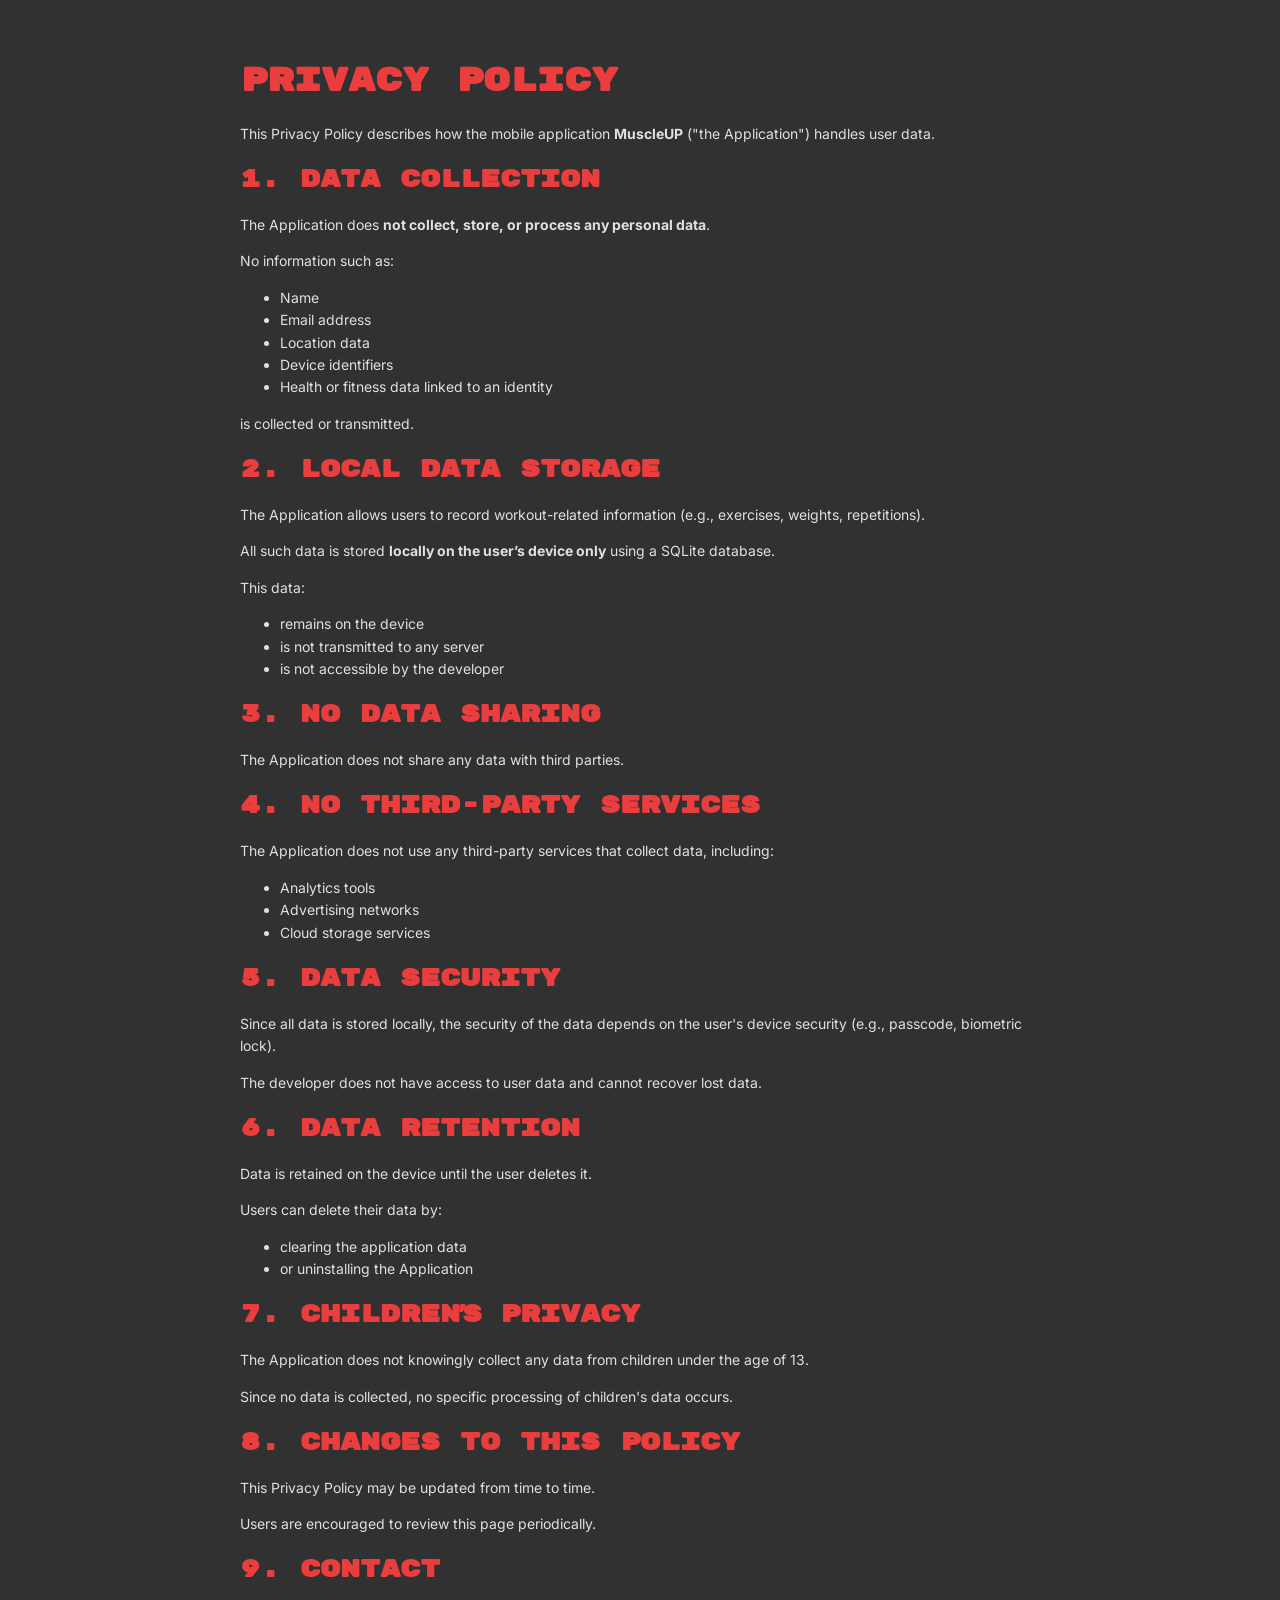
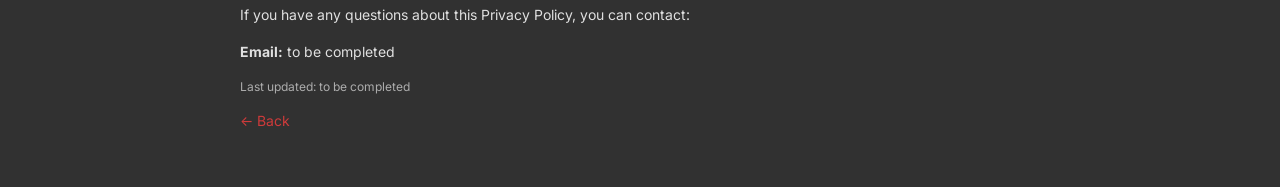
==== privacy.html @ 9b81047b "privacy et cgu muscleup" ====
<!DOCTYPE html>
<html lang="en">
<head>
    <meta charset="UTF-8"/>
    <meta name="viewport" content="width=device-width, initial-scale=1.0"/>
    <title>MuscleUP - Privacy Policy</title>

    <link rel="icon" href="favicon.ico"/>

    <link href="https://fonts.googleapis.com/css2?family=Rubik+Mono+One&family=Inter:wght@300;400;600&display=swap"
          rel="stylesheet">

    <style>
        body {
            margin: 0;
            background: #313131;
            color: #FFF;
            font-family: 'Inter', sans-serif;
        }

        .container {
            max-width: 800px;
            margin: auto;
            padding: 40px 20px;
        }

        h1, h2 {
            font-family: 'Rubik Mono One', sans-serif;
            color: #EA3D3D;
        }

        p {
            opacity: 0.85;
            line-height: 1.6;
            font-size: 14px;
        }

        ul {
            font-size: 14px;
            opacity: 0.85;
            line-height: 1.6;
        }

        .small {
            opacity: 0.6;
            font-size: 12px;
        }

        a {
            color: #EA3D3D;
            text-decoration: none;
        }
    </style>
</head>

<body>
<div class="container">

    <h1>Privacy Policy</h1>

    <p>This Privacy Policy describes how the mobile application <strong>MuscleUP</strong> ("the Application") handles
        user data.</p>

    <h2>1. Data Collection</h2>
    <p>The Application does <strong>not collect, store, or process any personal data</strong>.</p>

    <p>No information such as:</p>
    <ul>
        <li>Name</li>
        <li>Email address</li>
        <li>Location data</li>
        <li>Device identifiers</li>
        <li>Health or fitness data linked to an identity</li>
    </ul>
    <p>is collected or transmitted.</p>

    <h2>2. Local Data Storage</h2>
    <p>The Application allows users to record workout-related information (e.g., exercises, weights, repetitions).</p>

    <p>All such data is stored <strong>locally on the user’s device only</strong> using a SQLite database.</p>

    <p>This data:</p>
    <ul>
        <li>remains on the device</li>
        <li>is not transmitted to any server</li>
        <li>is not accessible by the developer</li>
    </ul>

    <h2>3. No Data Sharing</h2>
    <p>The Application does not share any data with third parties.</p>

    <h2>4. No Third-Party Services</h2>
    <p>The Application does not use any third-party services that collect data, including:</p>
    <ul>
        <li>Analytics tools</li>
        <li>Advertising networks</li>
        <li>Cloud storage services</li>
    </ul>

    <h2>5. Data Security</h2>
    <p>Since all data is stored locally, the security of the data depends on the user's device security (e.g., passcode,
        biometric lock).</p>

    <p>The developer does not have access to user data and cannot recover lost data.</p>

    <h2>6. Data Retention</h2>
    <p>Data is retained on the device until the user deletes it.</p>

    <p>Users can delete their data by:</p>
    <ul>
        <li>clearing the application data</li>
        <li>or uninstalling the Application</li>
    </ul>

    <h2>7. Children’s Privacy</h2>
    <p>The Application does not knowingly collect any data from children under the age of 13.</p>

    <p>Since no data is collected, no specific processing of children's data occurs.</p>

    <h2>8. Changes to This Policy</h2>
    <p>This Privacy Policy may be updated from time to time.</p>

    <p>Users are encouraged to review this page periodically.</p>

    <h2>9. Contact</h2>
    <p>If you have any questions about this Privacy Policy, you can contact:</p>

    <p><strong>Email:</strong> to be completed</p>

    <p class="small">Last updated: to be completed</p>

    <p><a href="/">← Back</a></p>

</div>
</body>
</html>
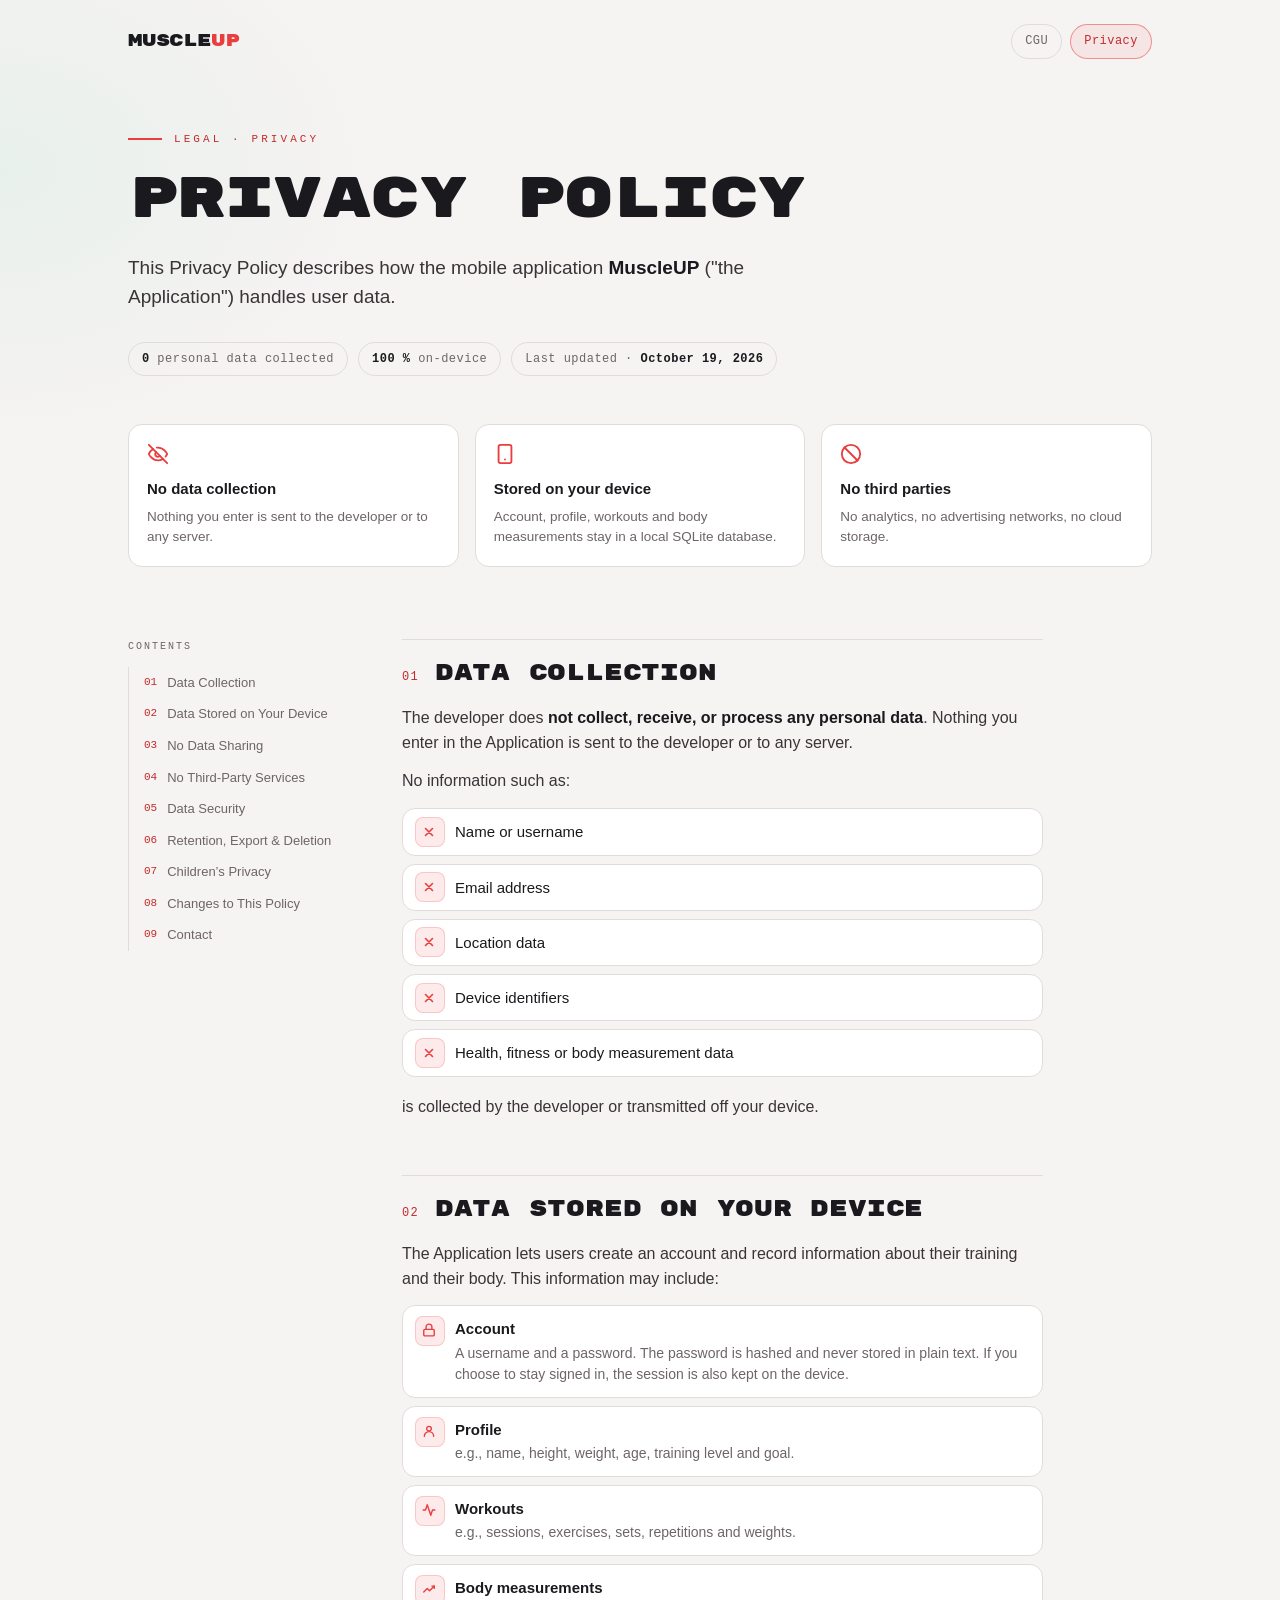
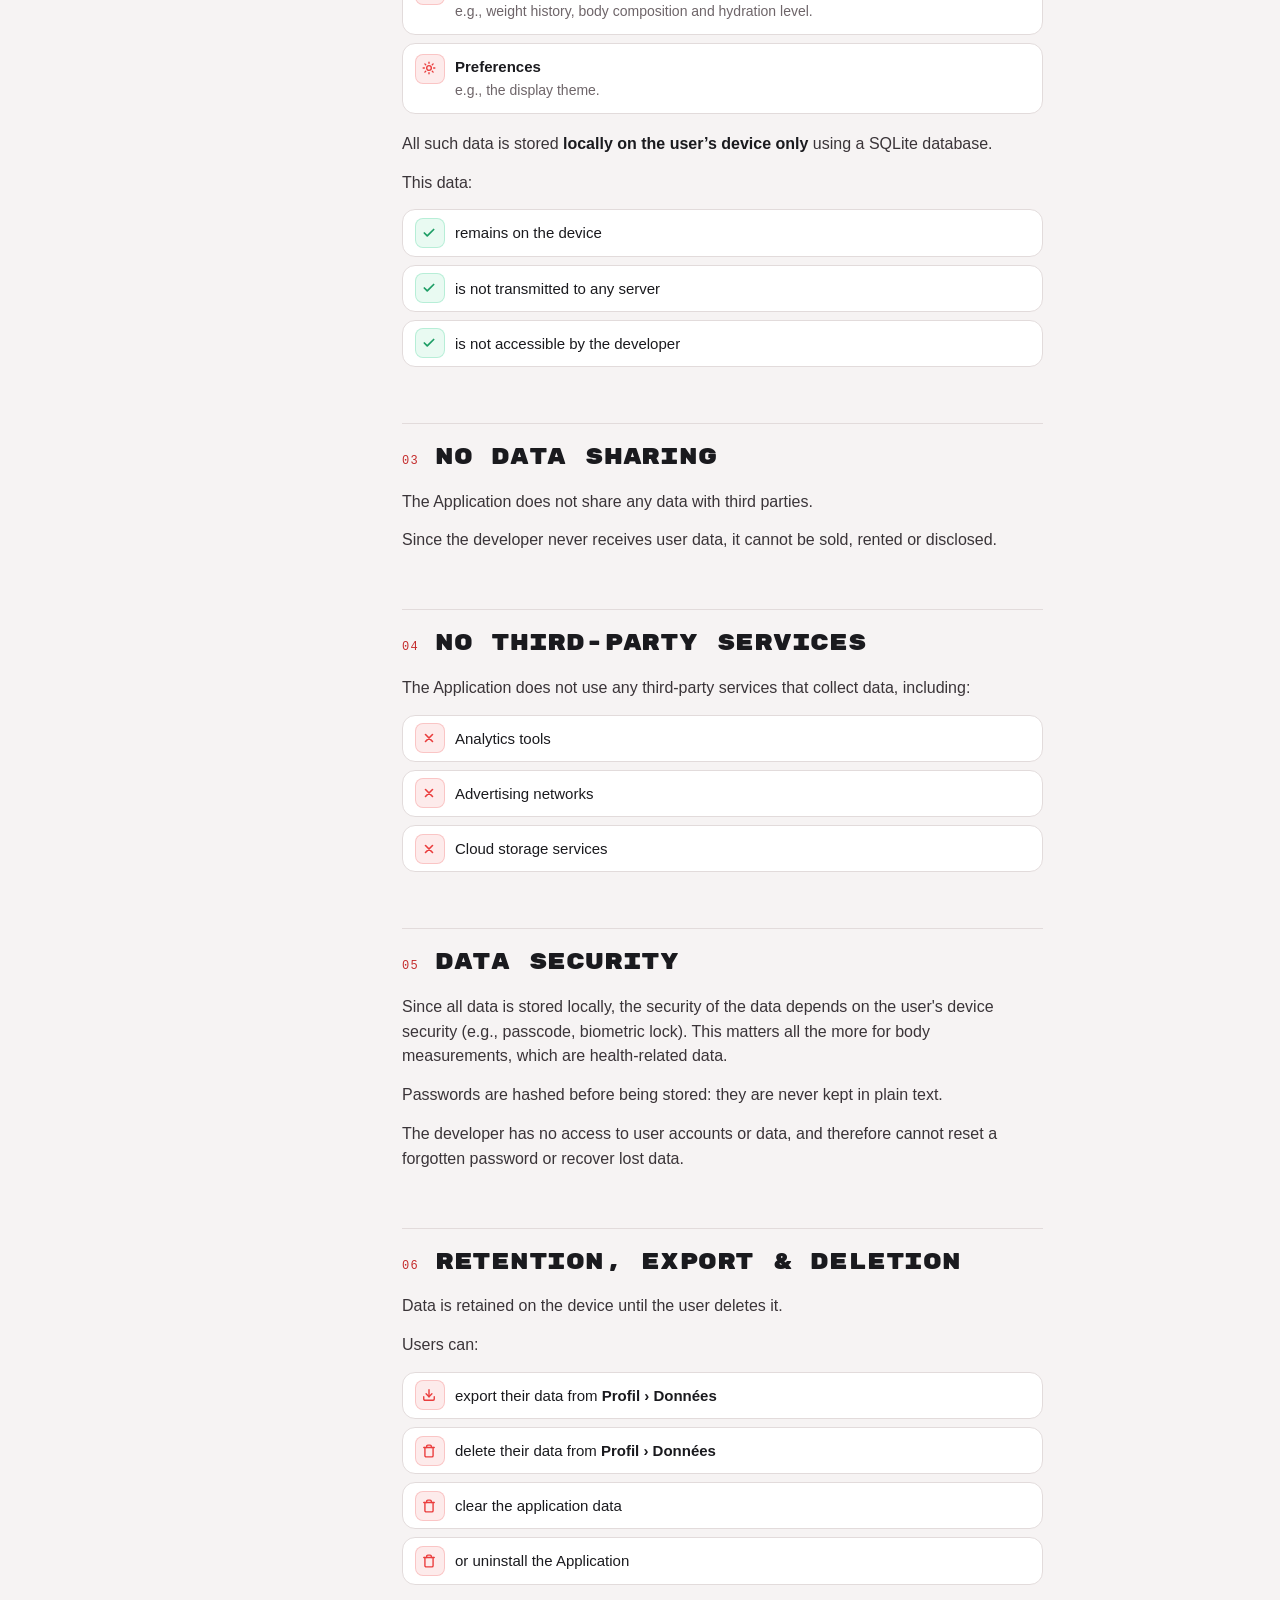
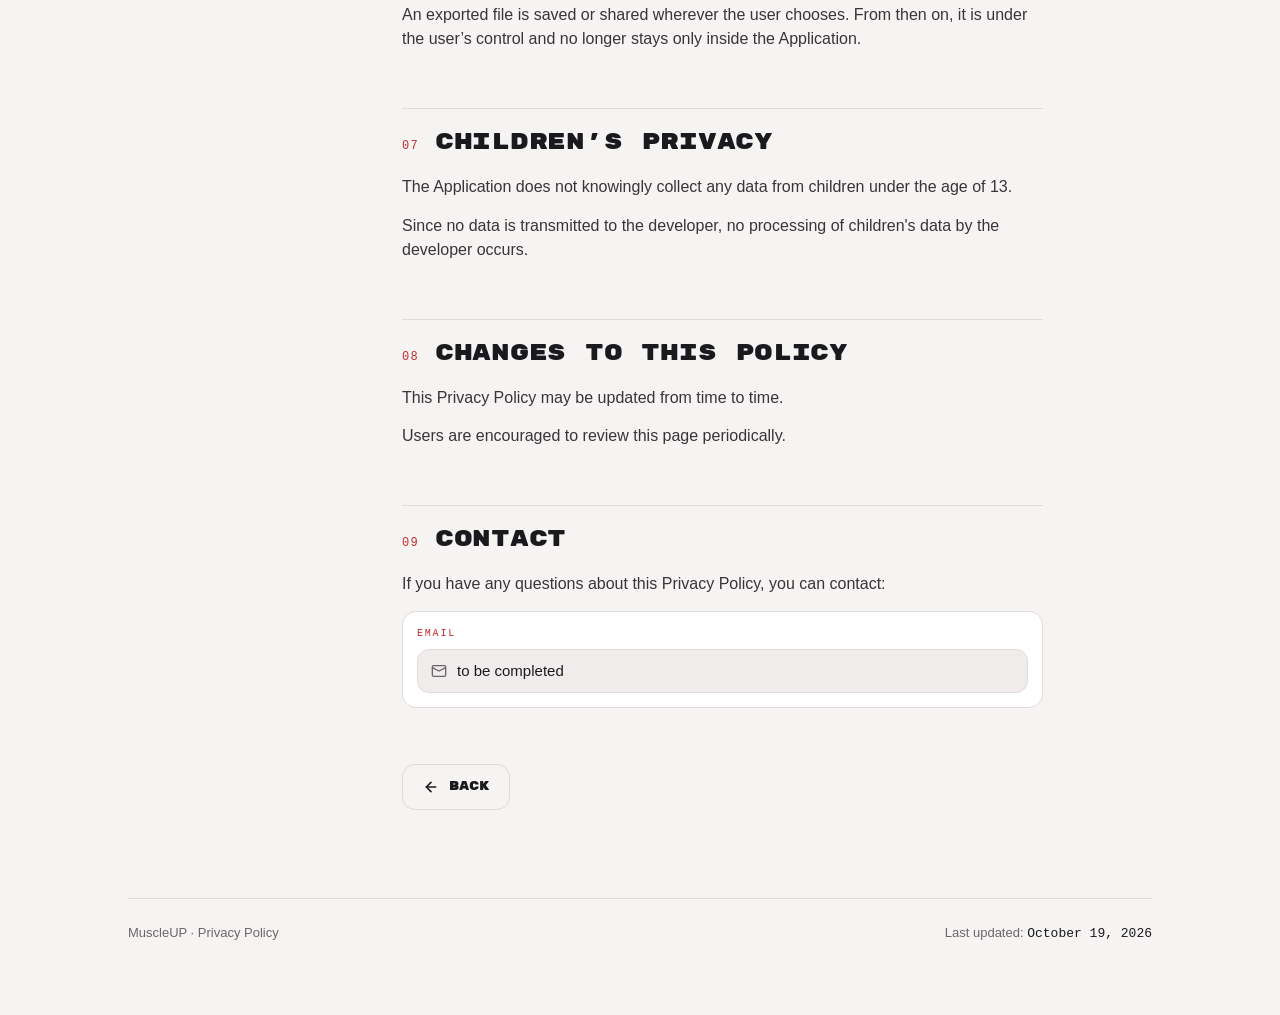
==== commit 60002fad: "MAJ design" ====
--- a/privacy.html
+++ b/privacy.html
@@ -3,134 +3,245 @@
 <head>
     <meta charset="UTF-8"/>
     <meta name="viewport" content="width=device-width, initial-scale=1.0"/>
+    <meta name="color-scheme" content="dark light"/>
     <title>MuscleUP - Privacy Policy</title>
 
     <link rel="icon" href="favicon.ico"/>
 
-    <link href="https://fonts.googleapis.com/css2?family=Rubik+Mono+One&family=Inter:wght@300;400;600&display=swap"
-          rel="stylesheet">
-
-    <style>
-        body {
-            margin: 0;
-            background: #313131;
-            color: #FFF;
-            font-family: 'Inter', sans-serif;
-        }
-
-        .container {
-            max-width: 800px;
-            margin: auto;
-            padding: 40px 20px;
-        }
-
-        h1, h2 {
-            font-family: 'Rubik Mono One', sans-serif;
-            color: #EA3D3D;
-        }
-
-        p {
-            opacity: 0.85;
-            line-height: 1.6;
-            font-size: 14px;
-        }
-
-        ul {
-            font-size: 14px;
-            opacity: 0.85;
-            line-height: 1.6;
-        }
-
-        .small {
-            opacity: 0.6;
-            font-size: 12px;
-        }
-
-        a {
-            color: #EA3D3D;
-            text-decoration: none;
-        }
-    </style>
+    <link rel="preconnect" href="https://fonts.googleapis.com">
+    <link rel="preconnect" href="https://fonts.gstatic.com" crossorigin>
+    <link href="https://fonts.googleapis.com/css2?family=Rubik+Mono+One&display=swap" rel="stylesheet">
+    <link rel="stylesheet" href="styles.css"/>
 </head>
 
 <body>
-<div class="container">
-
-    <h1>Privacy Policy</h1>
-
-    <p>This Privacy Policy describes how the mobile application <strong>MuscleUP</strong> ("the Application") handles
-        user data.</p>
-
-    <h2>1. Data Collection</h2>
-    <p>The Application does <strong>not collect, store, or process any personal data</strong>.</p>
-
-    <p>No information such as:</p>
-    <ul>
-        <li>Name</li>
-        <li>Email address</li>
-        <li>Location data</li>
-        <li>Device identifiers</li>
-        <li>Health or fitness data linked to an identity</li>
-    </ul>
-    <p>is collected or transmitted.</p>
-
-    <h2>2. Local Data Storage</h2>
-    <p>The Application allows users to record workout-related information (e.g., exercises, weights, repetitions).</p>
-
-    <p>All such data is stored <strong>locally on the user’s device only</strong> using a SQLite database.</p>
-
-    <p>This data:</p>
-    <ul>
-        <li>remains on the device</li>
-        <li>is not transmitted to any server</li>
-        <li>is not accessible by the developer</li>
-    </ul>
-
-    <h2>3. No Data Sharing</h2>
-    <p>The Application does not share any data with third parties.</p>
-
-    <h2>4. No Third-Party Services</h2>
-    <p>The Application does not use any third-party services that collect data, including:</p>
-    <ul>
-        <li>Analytics tools</li>
-        <li>Advertising networks</li>
-        <li>Cloud storage services</li>
-    </ul>
-
-    <h2>5. Data Security</h2>
-    <p>Since all data is stored locally, the security of the data depends on the user's device security (e.g., passcode,
-        biometric lock).</p>
-
-    <p>The developer does not have access to user data and cannot recover lost data.</p>
-
-    <h2>6. Data Retention</h2>
-    <p>Data is retained on the device until the user deletes it.</p>
-
-    <p>Users can delete their data by:</p>
-    <ul>
-        <li>clearing the application data</li>
-        <li>or uninstalling the Application</li>
-    </ul>
-
-    <h2>7. Children’s Privacy</h2>
-    <p>The Application does not knowingly collect any data from children under the age of 13.</p>
-
-    <p>Since no data is collected, no specific processing of children's data occurs.</p>
-
-    <h2>8. Changes to This Policy</h2>
-    <p>This Privacy Policy may be updated from time to time.</p>
-
-    <p>Users are encouraged to review this page periodically.</p>
-
-    <h2>9. Contact</h2>
-    <p>If you have any questions about this Privacy Policy, you can contact:</p>
-
-    <p><strong>Email:</strong> to be completed</p>
-
-    <p class="small">Last updated: to be completed</p>
-
-    <p><a href="/">← Back</a></p>
+<div class="wrap">
+
+    <header class="topbar">
+        <a class="logo" href="./">MUSCLE<span class="up">UP</span></a>
+        <nav class="nav" aria-label="Legal documents">
+            <a href="terms.html" hreflang="fr">CGU</a>
+            <a href="privacy.html" aria-current="page">Privacy</a>
+        </nav>
+    </header>
+
+    <div class="hero">
+        <p class="eyebrow">Legal · Privacy</p>
+        <h1 class="page-title">Privacy Policy</h1>
+        <p class="lede">This Privacy Policy describes how the mobile application <strong>MuscleUP</strong>
+            ("the Application") handles user data.</p>
+        <div class="meta-row">
+            <span class="tag"><b>0</b>&nbsp;personal data collected</span>
+            <span class="tag"><b>100&nbsp;%</b>&nbsp;on-device</span>
+            <span class="tag">Last updated&nbsp;·&nbsp;<b>October 19, 2026</b></span>
+        </div>
+    </div>
+
+    <div class="summary">
+        <div class="feat">
+            <svg class="fi" width="22" height="22" viewBox="0 0 24 24" fill="none" stroke="currentColor" stroke-width="2" stroke-linecap="round" stroke-linejoin="round" aria-hidden="true"><path d="M9.88 9.88a3 3 0 1 0 4.24 4.24"/><path d="M10.73 5.08A10.43 10.43 0 0 1 12 5c7 0 10 7 10 7a13.16 13.16 0 0 1-1.67 2.68"/><path d="M6.61 6.61A13.53 13.53 0 0 0 2 12s3 7 10 7a9.74 9.74 0 0 0 5.39-1.61"/><path d="m2 2 20 20"/></svg>
+            <h3>No data collection</h3>
+            <p>Nothing you enter is sent to the developer or to any server.</p>
+        </div>
+        <div class="feat">
+            <svg class="fi" width="22" height="22" viewBox="0 0 24 24" fill="none" stroke="currentColor" stroke-width="2" stroke-linecap="round" stroke-linejoin="round" aria-hidden="true"><rect x="5" y="2" width="14" height="20" rx="2"/><path d="M12 18h.01"/></svg>
+            <h3>Stored on your device</h3>
+            <p>Account, profile, workouts and body measurements stay in a local SQLite database.</p>
+        </div>
+        <div class="feat">
+            <svg class="fi" width="22" height="22" viewBox="0 0 24 24" fill="none" stroke="currentColor" stroke-width="2" stroke-linecap="round" stroke-linejoin="round" aria-hidden="true"><circle cx="12" cy="12" r="10"/><path d="m4.9 4.9 14.2 14.2"/></svg>
+            <h3>No third parties</h3>
+            <p>No analytics, no advertising networks, no cloud storage.</p>
+        </div>
+    </div>
+
+    <div class="layout">
+
+        <aside class="toc" aria-label="Contents">
+            <p class="lbl">Contents</p>
+            <ol>
+                <li><a href="#data-collection"><span class="num">01</span>Data Collection</a></li>
+                <li><a href="#local-storage"><span class="num">02</span>Data Stored on Your Device</a></li>
+                <li><a href="#data-sharing"><span class="num">03</span>No Data Sharing</a></li>
+                <li><a href="#third-party"><span class="num">04</span>No Third-Party Services</a></li>
+                <li><a href="#security"><span class="num">05</span>Data Security</a></li>
+                <li><a href="#retention"><span class="num">06</span>Retention, Export &amp; Deletion</a></li>
+                <li><a href="#children"><span class="num">07</span>Children’s Privacy</a></li>
+                <li><a href="#changes"><span class="num">08</span>Changes to This Policy</a></li>
+                <li><a href="#contact"><span class="num">09</span>Contact</a></li>
+            </ol>
+        </aside>
+
+        <main class="doc">
+
+            <section class="section" id="data-collection">
+                <div class="section-head">
+                    <span class="section-num">01</span>
+                    <h2 class="section-title">Data Collection</h2>
+                </div>
+                <div class="prose">
+                    <p>The developer does <strong>not collect, receive, or process any personal data</strong>.
+                        Nothing you enter in the Application is sent to the developer or to any server.</p>
+                    <p>No information such as:</p>
+                    <ul class="list list--no">
+                        <li>Name or username</li>
+                        <li>Email address</li>
+                        <li>Location data</li>
+                        <li>Device identifiers</li>
+                        <li>Health, fitness or body measurement data</li>
+                    </ul>
+                    <p>is collected by the developer or transmitted off your device.</p>
+                </div>
+            </section>
+
+            <section class="section" id="local-storage">
+                <div class="section-head">
+                    <span class="section-num">02</span>
+                    <h2 class="section-title">Data Stored on Your Device</h2>
+                </div>
+                <div class="prose">
+                    <p>The Application lets users create an account and record information about their training and
+                        their body. This information may include:</p>
+                    <ul class="list list--rich">
+                        <li class="i-lock"><strong>Account</strong>
+                            <span class="sub">A username and a password. The password is hashed and never stored in
+                                plain text. If you choose to stay signed in, the session is also kept on the
+                                device.</span></li>
+                        <li class="i-user"><strong>Profile</strong>
+                            <span class="sub">e.g., name, height, weight, age, training level and goal.</span></li>
+                        <li class="i-activity"><strong>Workouts</strong>
+                            <span class="sub">e.g., sessions, exercises, sets, repetitions and weights.</span></li>
+                        <li class="i-trend"><strong>Body measurements</strong>
+                            <span class="sub">e.g., weight history, body composition and hydration level.</span></li>
+                        <li class="i-sun"><strong>Preferences</strong>
+                            <span class="sub">e.g., the display theme.</span></li>
+                    </ul>
+                    <p>All such data is stored <strong>locally on the user’s device only</strong> using a SQLite
+                        database.</p>
+                    <p>This data:</p>
+                    <ul class="list list--yes">
+                        <li>remains on the device</li>
+                        <li>is not transmitted to any server</li>
+                        <li>is not accessible by the developer</li>
+                    </ul>
+                </div>
+            </section>
+
+            <section class="section" id="data-sharing">
+                <div class="section-head">
+                    <span class="section-num">03</span>
+                    <h2 class="section-title">No Data Sharing</h2>
+                </div>
+                <div class="prose">
+                    <p>The Application does not share any data with third parties.</p>
+                    <p>Since the developer never receives user data, it cannot be sold, rented or disclosed.</p>
+                </div>
+            </section>
+
+            <section class="section" id="third-party">
+                <div class="section-head">
+                    <span class="section-num">04</span>
+                    <h2 class="section-title">No <span class="nowrap">Third-Party</span> Services</h2>
+                </div>
+                <div class="prose">
+                    <p>The Application does not use any third-party services that collect data, including:</p>
+                    <ul class="list list--no">
+                        <li>Analytics tools</li>
+                        <li>Advertising networks</li>
+                        <li>Cloud storage services</li>
+                    </ul>
+                </div>
+            </section>
+
+            <section class="section" id="security">
+                <div class="section-head">
+                    <span class="section-num">05</span>
+                    <h2 class="section-title">Data Security</h2>
+                </div>
+                <div class="prose">
+                    <p>Since all data is stored locally, the security of the data depends on the user's device security
+                        (e.g., passcode, biometric lock). This matters all the more for body measurements, which are
+                        health-related data.</p>
+                    <p>Passwords are hashed before being stored: they are never kept in plain text.</p>
+                    <p>The developer has no access to user accounts or data, and therefore cannot reset a forgotten
+                        password or recover lost data.</p>
+                </div>
+            </section>
+
+            <section class="section" id="retention">
+                <div class="section-head">
+                    <span class="section-num">06</span>
+                    <h2 class="section-title">Retention, Export &amp; Deletion</h2>
+                </div>
+                <div class="prose">
+                    <p>Data is retained on the device until the user deletes it.</p>
+                    <p>Users can:</p>
+                    <ul class="list">
+                        <li class="i-download">export their data from <strong>Profil › Données</strong></li>
+                        <li class="i-trash">delete their data from <strong>Profil › Données</strong></li>
+                        <li class="i-trash">clear the application data</li>
+                        <li class="i-trash">or uninstall the Application</li>
+                    </ul>
+                    <p>An exported file is saved or shared wherever the user chooses. From then on, it is under the
+                        user’s control and no longer stays only inside the Application.</p>
+                </div>
+            </section>
+
+            <section class="section" id="children">
+                <div class="section-head">
+                    <span class="section-num">07</span>
+                    <h2 class="section-title">Children’s Privacy</h2>
+                </div>
+                <div class="prose">
+                    <p>The Application does not knowingly collect any data from children under the age of 13.</p>
+                    <p>Since no data is transmitted to the developer, no processing of children's data by the
+                        developer occurs.</p>
+                </div>
+            </section>
+
+            <section class="section" id="changes">
+                <div class="section-head">
+                    <span class="section-num">08</span>
+                    <h2 class="section-title">Changes to This Policy</h2>
+                </div>
+                <div class="prose">
+                    <p>This Privacy Policy may be updated from time to time.</p>
+                    <p>Users are encouraged to review this page periodically.</p>
+                </div>
+            </section>
+
+            <section class="section" id="contact">
+                <div class="section-head">
+                    <span class="section-num">09</span>
+                    <h2 class="section-title">Contact</h2>
+                </div>
+                <div class="prose">
+                    <p>If you have any questions about this Privacy Policy, you can contact:</p>
+                    <div class="field">
+                        <span class="field-label">Email</span>
+                        <div class="field-box">
+                            <svg width="16" height="16" viewBox="0 0 24 24" fill="none" stroke="currentColor" stroke-width="2" stroke-linecap="round" stroke-linejoin="round" aria-hidden="true"><rect x="2" y="4" width="20" height="16" rx="2"/><path d="m22 7-10 5L2 7"/></svg>
+                            to be completed
+                        </div>
+                    </div>
+                </div>
+            </section>
+
+            <p class="back">
+                <a class="btn ghost" href="./">
+                    <svg width="16" height="16" viewBox="0 0 24 24" fill="none" stroke="currentColor" stroke-width="2.4" stroke-linecap="round" stroke-linejoin="round" aria-hidden="true"><path d="m12 19-7-7 7-7"/><path d="M19 12H5"/></svg>
+                    BACK
+                </a>
+            </p>
+
+        </main>
+    </div>
+
+    <footer>
+        <span>MuscleUP · Privacy Policy</span>
+        <span>Last updated: <span class="num">October 19, 2026</span></span>
+    </footer>
 
 </div>
 </body>
-</html>+</html>
--- a/styles.css
+++ b/styles.css
@@ -0,0 +1,489 @@
+/* MuscleUP — styles partagés des pages légales, alignés sur le design system de l'app. */
+
+:root {
+    color-scheme: dark;
+
+    --ink: #0B0B0D;
+    --surface: #1A1A1E;
+    --surface-2: #232329;
+    --line: #33333B;
+    --red: #EA3D3D;
+    --red-hot: #FF5A4D;
+    --red-text: #EA3D3D;
+    --text: #F3F1F1;
+    --text-2: #D9D5D7;
+    --muted: #948E92;
+    --pr: #48D597;
+    --glow-red: rgba(234, 61, 61, 0.18);
+    --glow-green: rgba(72, 213, 151, 0.06);
+
+    --sans: -apple-system, BlinkMacSystemFont, "Segoe UI", Roboto, "Helvetica Neue", Arial, sans-serif;
+    --mono: ui-monospace, "SF Mono", "Cascadia Mono", "Segoe UI Mono", Menlo, Consolas, monospace;
+    --display: "Rubik Mono One", var(--mono);
+
+    --radius: 16px;
+}
+
+@media (prefers-color-scheme: light) {
+    :root {
+        color-scheme: light;
+
+        --ink: #F6F3F3;
+        --surface: #FFFFFF;
+        --surface-2: #F0ECEC;
+        --line: #E2DBDB;
+        --red-text: #C42B2B;
+        --text: #1A1A1E;
+        --text-2: #3A3438;
+        --muted: #6E6569;
+        --pr: #1E9E66;
+        --glow-red: rgba(234, 61, 61, 0.10);
+        --glow-green: rgba(72, 213, 151, 0.08);
+    }
+}
+
+* { box-sizing: border-box; }
+
+html { -webkit-text-size-adjust: 100%; }
+
+@media (prefers-reduced-motion: no-preference) {
+    html { scroll-behavior: smooth; }
+}
+
+body {
+    margin: 0;
+    min-height: 100vh;
+    background:
+        radial-gradient(900px 500px at 78% -8%, var(--glow-red), transparent 60%),
+        radial-gradient(700px 500px at 0% 4%, var(--glow-green), transparent 55%),
+        var(--ink);
+    background-repeat: no-repeat;
+    color: var(--text);
+    font-family: var(--sans);
+    line-height: 1.55;
+    -webkit-font-smoothing: antialiased;
+}
+
+a { color: var(--red-text); }
+
+:focus-visible {
+    outline: 2px solid var(--red);
+    outline-offset: 3px;
+    border-radius: 6px;
+}
+
+.num { font-family: var(--mono); font-variant-numeric: tabular-nums; }
+.up { color: var(--red); }
+.nowrap { white-space: nowrap; }
+
+.wrap {
+    max-width: 1080px;
+    margin: 0 auto;
+    padding: 0 28px 72px;
+}
+
+/* ---------- Barre du haut ---------- */
+.topbar {
+    display: flex;
+    align-items: center;
+    justify-content: space-between;
+    flex-wrap: wrap;
+    gap: 14px;
+    padding: 24px 0;
+}
+.logo {
+    font-family: var(--display);
+    font-size: 17px;
+    letter-spacing: -0.01em;
+    color: var(--text);
+    text-decoration: none;
+}
+.nav { display: flex; flex-wrap: wrap; gap: 8px; }
+.nav a {
+    font-family: var(--mono);
+    font-size: 12px;
+    letter-spacing: 0.04em;
+    padding: 7px 13px;
+    border: 1px solid var(--line);
+    border-radius: 999px;
+    color: var(--muted);
+    background: rgba(255, 255, 255, 0.02);
+    text-decoration: none;
+    transition: color 0.15s, border-color 0.15s;
+}
+.nav a:hover { color: var(--text); border-color: var(--muted); }
+.nav a[aria-current="page"] {
+    color: var(--red-text);
+    border-color: rgba(234, 61, 61, 0.5);
+    background: rgba(234, 61, 61, 0.08);
+}
+
+/* ---------- En-tête ---------- */
+.hero { padding: 48px 0 0; }
+.hero--home { padding-top: 72px; }
+
+.eyebrow {
+    font-family: var(--mono);
+    text-transform: uppercase;
+    letter-spacing: 0.28em;
+    font-size: 11px;
+    color: var(--red-text);
+    margin: 0 0 22px;
+    display: flex;
+    align-items: center;
+    gap: 12px;
+}
+.eyebrow::before {
+    content: "";
+    width: 34px;
+    height: 2px;
+    background: var(--red);
+    flex-shrink: 0;
+}
+
+.brand {
+    font-family: var(--display);
+    font-weight: 400;
+    font-size: clamp(48px, 11vw, 108px);
+    line-height: 0.92;
+    margin: 0;
+    letter-spacing: -0.01em;
+}
+.page-title {
+    font-family: var(--display);
+    font-weight: 400;
+    font-size: clamp(28px, 6vw, 58px);
+    line-height: 1.02;
+    margin: 0;
+    letter-spacing: -0.01em;
+    text-wrap: balance;
+}
+
+.lede {
+    max-width: 62ch;
+    font-size: clamp(16px, 2vw, 19px);
+    color: var(--text-2);
+    margin: 24px 0 0;
+}
+.lede strong { color: var(--text); font-weight: 600; }
+
+.meta-row {
+    display: flex;
+    flex-wrap: wrap;
+    gap: 10px;
+    margin-top: 30px;
+}
+.tag {
+    font-family: var(--mono);
+    font-size: 12px;
+    letter-spacing: 0.04em;
+    padding: 7px 13px;
+    border: 1px solid var(--line);
+    border-radius: 999px;
+    color: var(--muted);
+    background: rgba(255, 255, 255, 0.02);
+}
+.tag b { color: var(--text); font-weight: 600; }
+
+/* ---------- Résumé ---------- */
+.summary {
+    display: grid;
+    grid-template-columns: repeat(auto-fit, minmax(190px, 1fr));
+    gap: 16px;
+    margin-top: 48px;
+}
+.feat {
+    background: var(--surface);
+    border: 1px solid var(--line);
+    border-radius: 14px;
+    padding: 18px;
+}
+.feat .fi { color: var(--red); margin-bottom: 12px; display: block; }
+.feat h3 { font-family: var(--sans); font-size: 15px; margin: 0 0 6px; }
+.feat p { margin: 0; color: var(--muted); font-size: 13.5px; }
+
+/* ---------- Document ---------- */
+.layout {
+    display: grid;
+    gap: 48px;
+    margin-top: 72px;
+}
+.toc { display: none; }
+
+@media (min-width: 980px) {
+    .layout { grid-template-columns: 210px minmax(0, 1fr); gap: 64px; }
+    .toc {
+        display: block;
+        position: sticky;
+        top: 28px;
+        align-self: start;
+    }
+}
+
+.lbl {
+    font-family: var(--mono);
+    font-size: 10px;
+    letter-spacing: 0.2em;
+    text-transform: uppercase;
+    color: var(--muted);
+    margin: 0 0 12px;
+}
+.toc ol {
+    list-style: none;
+    margin: 0;
+    padding: 0;
+    border-left: 1px solid var(--line);
+}
+.toc a {
+    display: flex;
+    gap: 10px;
+    padding: 7px 0 7px 14px;
+    margin-left: -1px;
+    border-left: 2px solid transparent;
+    color: var(--muted);
+    font-size: 13px;
+    line-height: 1.35;
+    text-decoration: none;
+    transition: color 0.15s, border-color 0.15s;
+}
+.toc a span { color: var(--red-text); font-size: 11px; padding-top: 1px; }
+.toc a:hover { color: var(--text); border-left-color: var(--red); }
+
+.doc { max-width: 72ch; min-width: 0; }
+
+.section { scroll-margin-top: 24px; }
+.section + .section { margin-top: 56px; }
+
+.section-head {
+    display: flex;
+    align-items: baseline;
+    gap: 16px;
+    margin-bottom: 18px;
+    border-top: 1px solid var(--line);
+    padding-top: 20px;
+}
+.section-num {
+    font-family: var(--mono);
+    font-size: 12px;
+    color: var(--red-text);
+    letter-spacing: 0.1em;
+}
+.section-title {
+    font-family: var(--display);
+    font-weight: 400;
+    font-size: clamp(17px, 2.4vw, 22px);
+    line-height: 1.25;
+    margin: 0;
+    letter-spacing: -0.01em;
+    text-wrap: balance;
+}
+
+.prose p {
+    margin: 0 0 14px;
+    color: var(--text-2);
+    font-size: 16px;
+}
+.prose > :last-child { margin-bottom: 0; }
+.prose strong { color: var(--text); font-weight: 600; }
+
+/* Listes en cartes, avec icône : neutre, « non » (rouge) ou « oui » (vert) */
+.list {
+    --icon: url("data:image/svg+xml,%3Csvg xmlns='http://www.w3.org/2000/svg' viewBox='0 0 24 24' fill='none' stroke='none'%3E%3Ccircle cx='12' cy='12' r='4' fill='black'/%3E%3C/svg%3E");
+    --tone: var(--red);
+    --tone-bg: rgba(234, 61, 61, 0.10);
+    --tone-line: rgba(234, 61, 61, 0.22);
+    list-style: none;
+    padding: 0;
+    margin: 4px 0 18px;
+    display: grid;
+    gap: 8px;
+}
+.list--no {
+    --icon: url("data:image/svg+xml,%3Csvg xmlns='http://www.w3.org/2000/svg' viewBox='0 0 24 24' fill='none' stroke='black' stroke-width='2.8' stroke-linecap='round' stroke-linejoin='round'%3E%3Cpath d='M18 6 6 18M6 6l12 12'/%3E%3C/svg%3E");
+}
+.list--yes {
+    --icon: url("data:image/svg+xml,%3Csvg xmlns='http://www.w3.org/2000/svg' viewBox='0 0 24 24' fill='none' stroke='black' stroke-width='3' stroke-linecap='round' stroke-linejoin='round'%3E%3Cpath d='M20 6 9 17l-5-5'/%3E%3C/svg%3E");
+    --tone: var(--pr);
+    --tone-bg: rgba(72, 213, 151, 0.12);
+    --tone-line: rgba(72, 213, 151, 0.3);
+}
+.list li {
+    position: relative;
+    background: var(--surface);
+    border: 1px solid var(--line);
+    border-radius: 13px;
+    padding: 11px 14px 11px 52px;
+    font-size: 15px;
+    color: var(--text);
+}
+.list li::before,
+.list li::after {
+    content: "";
+    position: absolute;
+    left: 12px;
+    top: 50%;
+    width: 28px;
+    height: 28px;
+    transform: translateY(-50%);
+    border-radius: 8px;
+}
+.list li::before {
+    background: var(--tone-bg);
+    border: 1px solid var(--tone-line);
+}
+.list li::after {
+    background-color: var(--tone);
+    -webkit-mask: var(--icon) center / 14px 14px no-repeat;
+    mask: var(--icon) center / 14px 14px no-repeat;
+}
+.list--rich li::before,
+.list--rich li::after {
+    top: 10px;
+    transform: none;
+}
+.list li strong { font-weight: 600; }
+.list li .sub {
+    display: block;
+    margin-top: 2px;
+    color: var(--muted);
+    font-size: 14px;
+}
+
+/* Icônes par élément de liste */
+.list .i-lock { --icon: url("data:image/svg+xml,%3Csvg xmlns='http://www.w3.org/2000/svg' viewBox='0 0 24 24' fill='none' stroke='black' stroke-width='2.4' stroke-linecap='round' stroke-linejoin='round'%3E%3Crect x='3' y='11' width='18' height='11' rx='2'/%3E%3Cpath d='M7 11V7a5 5 0 0 1 10 0v4'/%3E%3C/svg%3E"); }
+.list .i-user { --icon: url("data:image/svg+xml,%3Csvg xmlns='http://www.w3.org/2000/svg' viewBox='0 0 24 24' fill='none' stroke='black' stroke-width='2.4' stroke-linecap='round' stroke-linejoin='round'%3E%3Ccircle cx='12' cy='8' r='4'/%3E%3Cpath d='M4 21a8 8 0 0 1 16 0'/%3E%3C/svg%3E"); }
+.list .i-activity { --icon: url("data:image/svg+xml,%3Csvg xmlns='http://www.w3.org/2000/svg' viewBox='0 0 24 24' fill='none' stroke='black' stroke-width='2.4' stroke-linecap='round' stroke-linejoin='round'%3E%3Cpath d='M22 12h-4l-3 9L9 3l-3 9H2'/%3E%3C/svg%3E"); }
+.list .i-trend { --icon: url("data:image/svg+xml,%3Csvg xmlns='http://www.w3.org/2000/svg' viewBox='0 0 24 24' fill='none' stroke='black' stroke-width='2.4' stroke-linecap='round' stroke-linejoin='round'%3E%3Cpath d='m3 17 6-6 4 4 8-8'/%3E%3Cpath d='M17 7h4v4'/%3E%3C/svg%3E"); }
+.list .i-sun { --icon: url("data:image/svg+xml,%3Csvg xmlns='http://www.w3.org/2000/svg' viewBox='0 0 24 24' fill='none' stroke='black' stroke-width='2.4' stroke-linecap='round' stroke-linejoin='round'%3E%3Ccircle cx='12' cy='12' r='4'/%3E%3Cpath d='M12 2v2M12 20v2M4.93 4.93l1.41 1.41M17.66 17.66l1.41 1.41M2 12h2M20 12h2M6.34 17.66l-1.41 1.41M19.07 4.93l-1.41 1.41'/%3E%3C/svg%3E"); }
+.list .i-download { --icon: url("data:image/svg+xml,%3Csvg xmlns='http://www.w3.org/2000/svg' viewBox='0 0 24 24' fill='none' stroke='black' stroke-width='2.4' stroke-linecap='round' stroke-linejoin='round'%3E%3Cpath d='M21 15v4a2 2 0 0 1-2 2H5a2 2 0 0 1-2-2v-4'/%3E%3Cpath d='m7 10 5 5 5-5'/%3E%3Cpath d='M12 15V3'/%3E%3C/svg%3E"); }
+.list .i-trash { --icon: url("data:image/svg+xml,%3Csvg xmlns='http://www.w3.org/2000/svg' viewBox='0 0 24 24' fill='none' stroke='black' stroke-width='2.4' stroke-linecap='round' stroke-linejoin='round'%3E%3Cpath d='M3 6h18'/%3E%3Cpath d='M19 6v14a2 2 0 0 1-2 2H7a2 2 0 0 1-2-2V6'/%3E%3Cpath d='M8 6V4a2 2 0 0 1 2-2h4a2 2 0 0 1 2 2v2'/%3E%3C/svg%3E"); }
+
+/* Carte de contact, reprend les champs de l'app */
+.field {
+    background: var(--surface);
+    border: 1px solid var(--line);
+    border-radius: 14px;
+    padding: 14px;
+    margin-top: 4px;
+}
+.field-label {
+    display: block;
+    font-family: var(--mono);
+    font-size: 10px;
+    letter-spacing: 0.18em;
+    text-transform: uppercase;
+    color: var(--red-text);
+    margin-bottom: 8px;
+}
+.field-box {
+    min-height: 44px;
+    border-radius: 12px;
+    border: 1px solid var(--line);
+    background: var(--surface-2);
+    display: flex;
+    align-items: center;
+    gap: 10px;
+    padding: 0 13px;
+    color: var(--text);
+    font-size: 15px;
+}
+.field-box svg { color: var(--muted); flex-shrink: 0; }
+
+/* ---------- Boutons ---------- */
+.btn {
+    display: inline-flex;
+    align-items: center;
+    justify-content: center;
+    gap: 10px;
+    height: 46px;
+    padding: 0 20px;
+    border-radius: 13px;
+    font-family: var(--display);
+    font-size: 13px;
+    letter-spacing: 0.01em;
+    text-decoration: none;
+    background: linear-gradient(150deg, var(--red), var(--red-hot));
+    color: #fff;
+    box-shadow: 0 10px 24px -12px rgba(234, 61, 61, 0.9);
+}
+.btn.ghost {
+    background: transparent;
+    border: 1px solid var(--line);
+    color: var(--text);
+    box-shadow: none;
+    font-size: 12px;
+    transition: border-color 0.15s;
+}
+.btn.ghost:hover { border-color: var(--muted); }
+
+.back { margin-top: 56px; }
+
+/* ---------- Accueil : liens vers les documents ---------- */
+.doc-links {
+    display: grid;
+    gap: 12px;
+    max-width: 560px;
+    margin-top: 44px;
+}
+.doc-card {
+    display: flex;
+    align-items: center;
+    gap: 14px;
+    padding: 16px;
+    background: var(--surface);
+    border: 1px solid var(--line);
+    border-radius: var(--radius);
+    color: var(--text);
+    text-decoration: none;
+    transition: border-color 0.15s;
+}
+.doc-card:hover { border-color: rgba(234, 61, 61, 0.55); }
+.doc-card .ic {
+    width: 44px;
+    height: 44px;
+    border-radius: 12px;
+    flex-shrink: 0;
+    display: grid;
+    place-items: center;
+    background: var(--surface-2);
+    color: var(--red);
+}
+.doc-card .t1, .doc-card .t2 { display: block; }
+.doc-card .t1 { font-family: var(--display); font-size: 15px; letter-spacing: -0.01em; }
+.doc-card .t2 { color: var(--muted); font-size: 13px; margin-top: 3px; }
+.doc-card .lang {
+    margin-left: auto;
+    font-family: var(--mono);
+    font-size: 10px;
+    letter-spacing: 0.12em;
+    color: var(--muted);
+    border: 1px solid var(--line);
+    border-radius: 999px;
+    padding: 3px 8px;
+}
+.doc-card .chev { color: var(--muted); flex-shrink: 0; }
+
+/* ---------- Pied de page ---------- */
+footer {
+    margin-top: 72px;
+    border-top: 1px solid var(--line);
+    padding-top: 24px;
+    color: var(--muted);
+    font-size: 13px;
+    display: flex;
+    justify-content: space-between;
+    flex-wrap: wrap;
+    gap: 12px;
+}
+footer .num { color: var(--text); }
+footer a { color: var(--muted); text-decoration: none; }
+footer a:hover { color: var(--text); }
+.footer-links { display: flex; gap: 16px; }
+
+@media (max-width: 560px) {
+    .wrap { padding: 0 16px 56px; }
+    .hero { padding-top: 32px; }
+    .hero--home { padding-top: 48px; }
+    .layout { margin-top: 56px; }
+    .prose p { font-size: 15.5px; }
+}
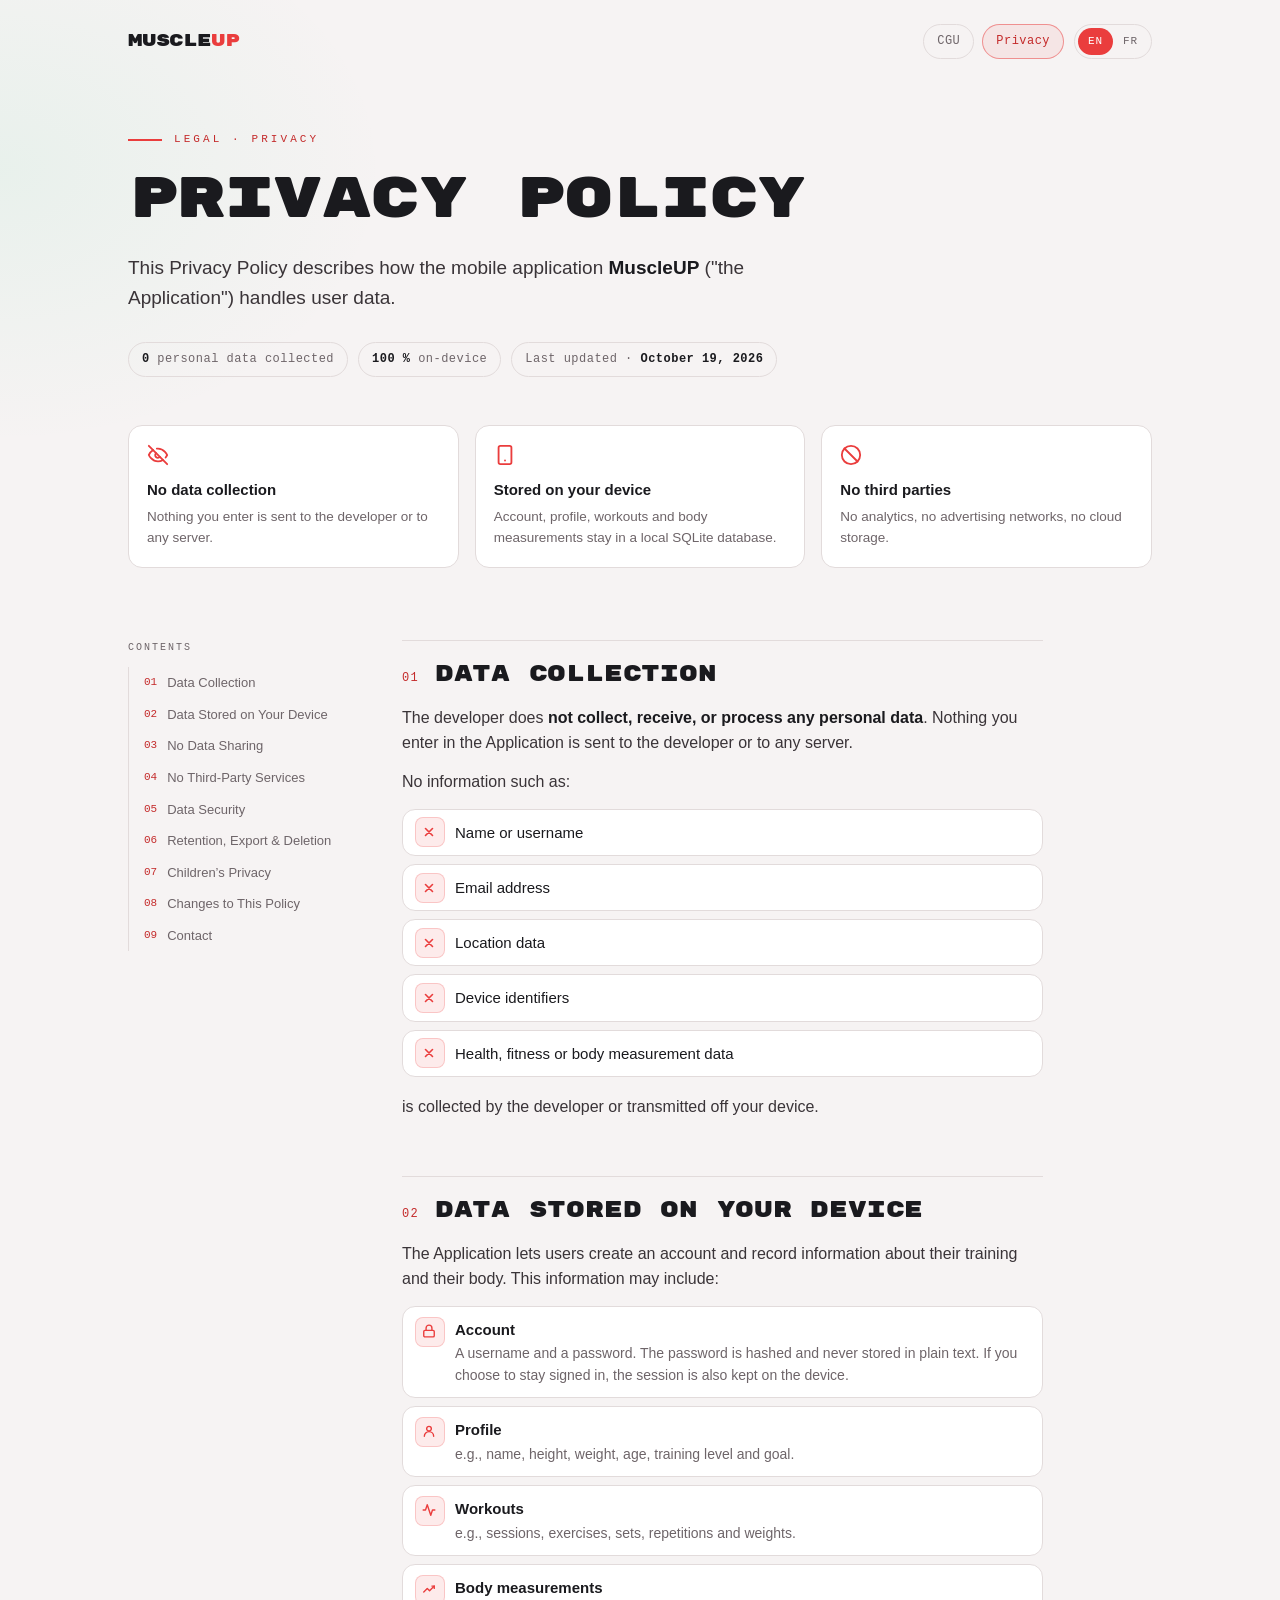
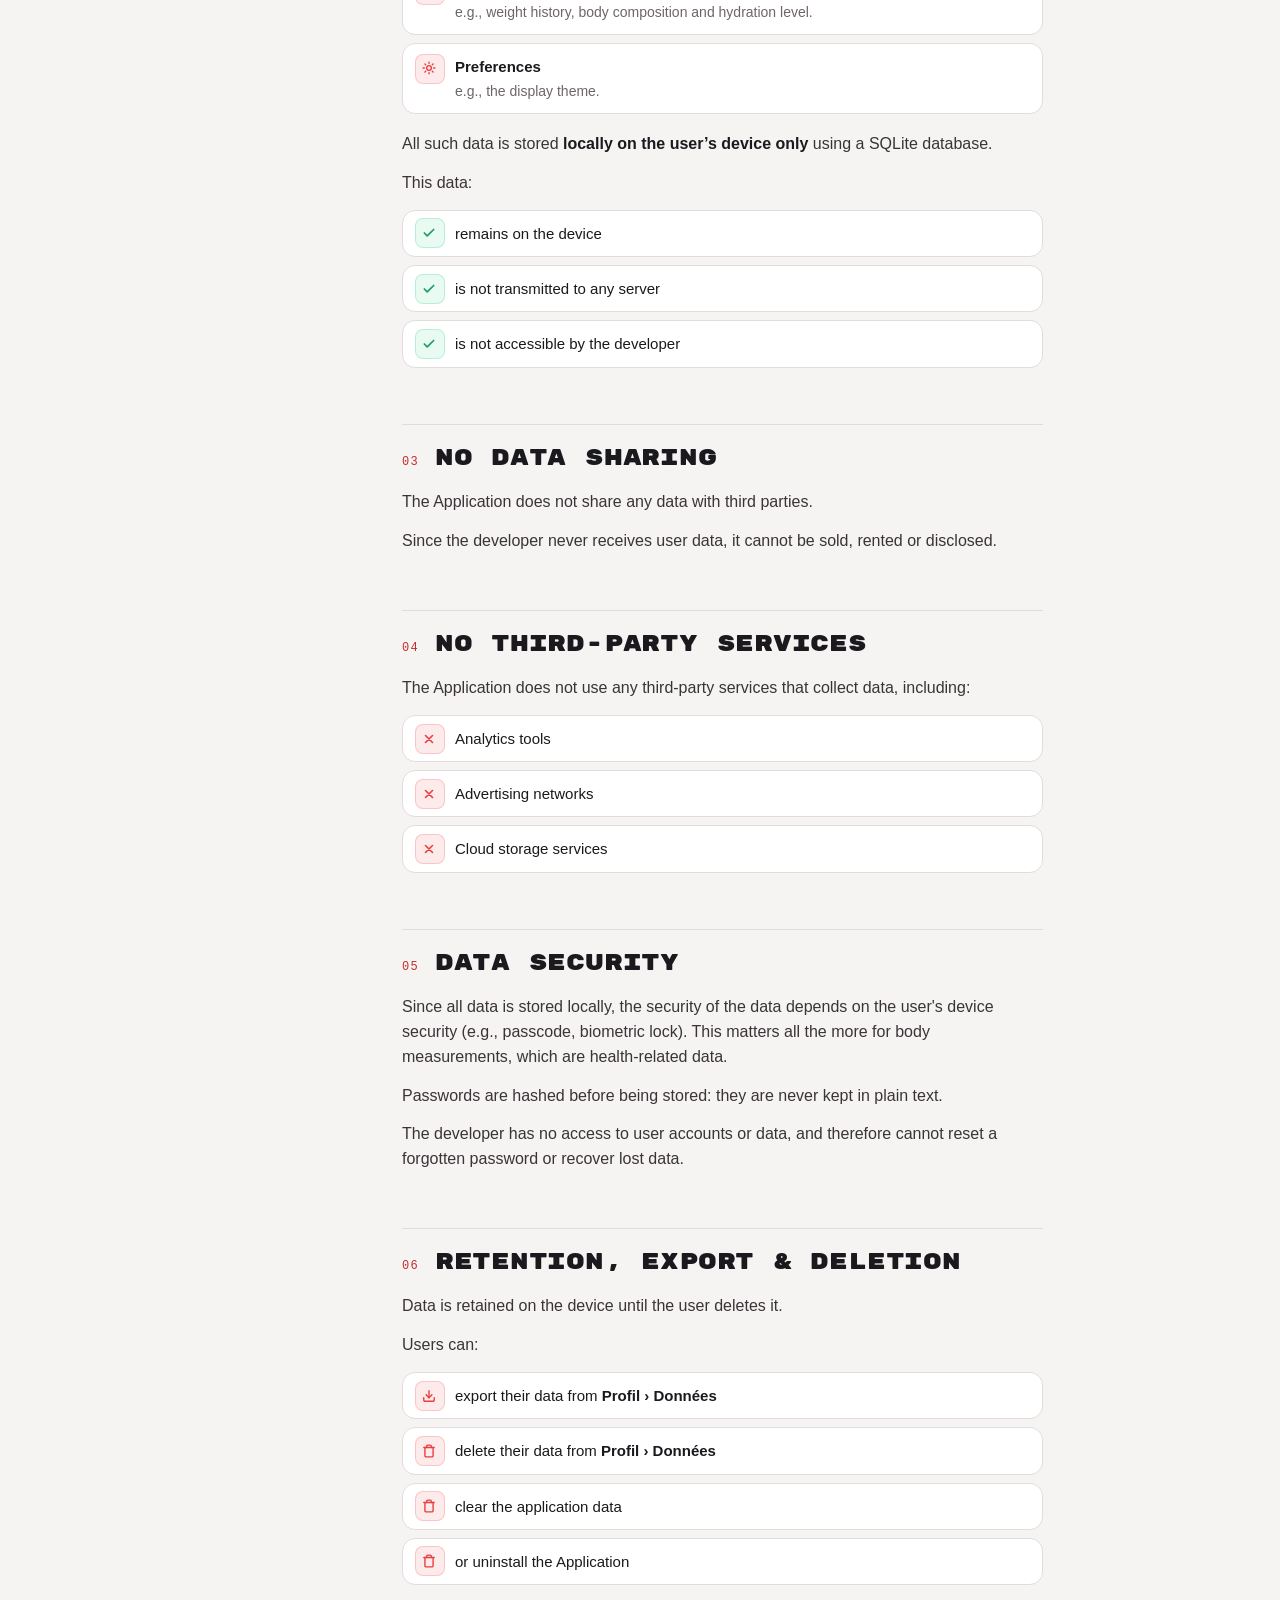
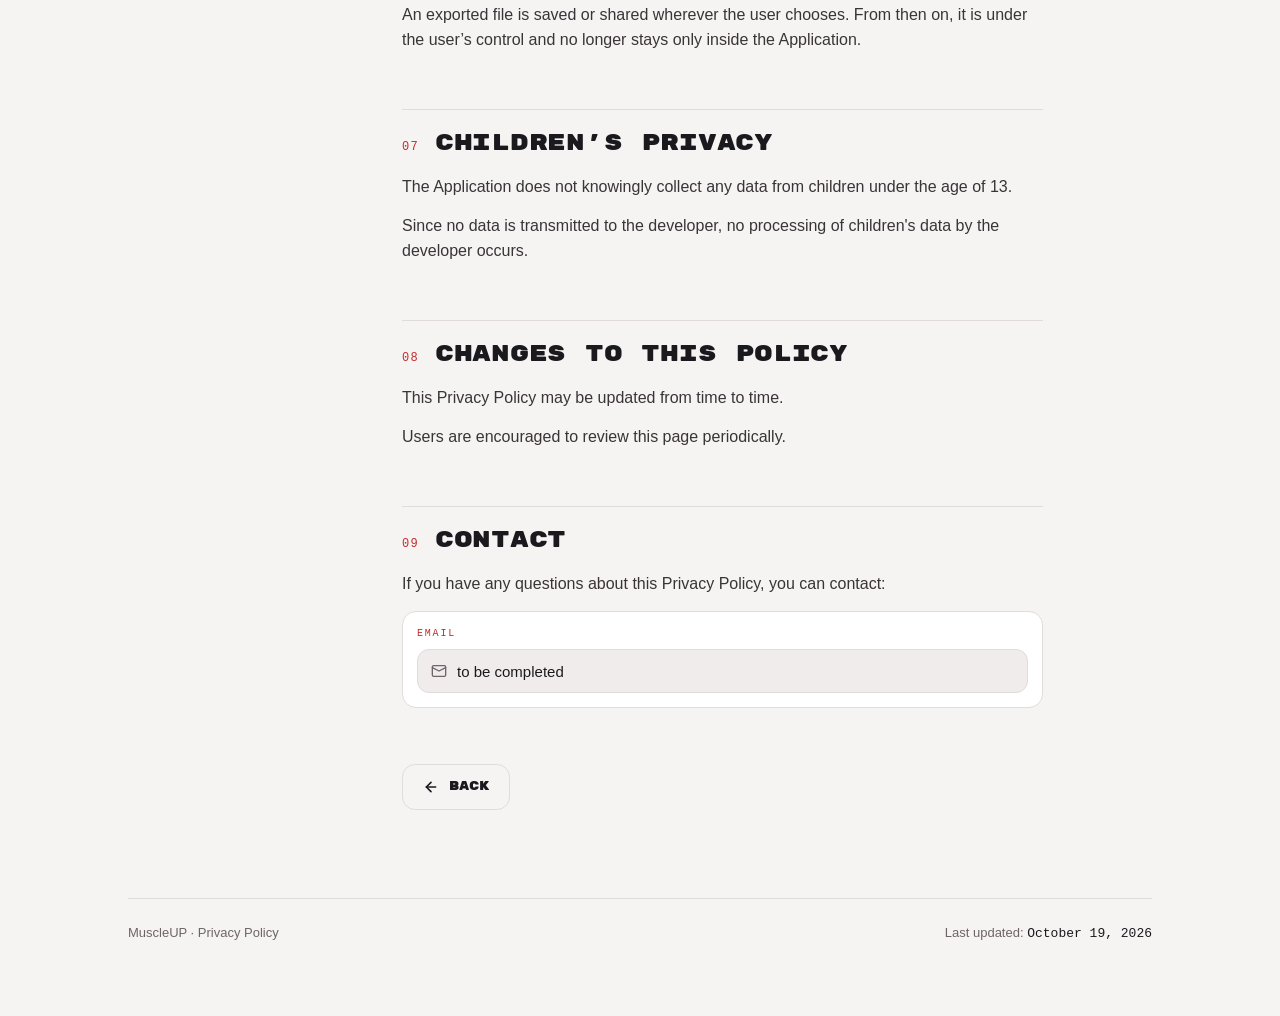
==== commit a3cb56ad: "Langue fr-en" ====
--- a/privacy.html
+++ b/privacy.html
@@ -12,6 +12,61 @@
     <link rel="preconnect" href="https://fonts.gstatic.com" crossorigin>
     <link href="https://fonts.googleapis.com/css2?family=Rubik+Mono+One&display=swap" rel="stylesheet">
     <link rel="stylesheet" href="styles.css"/>
+
+    <script>
+        // Langue affichée : ?lang=… > choix mémorisé > langue du navigateur > anglais.
+        // Exécuté dans le <head> pour éviter d'afficher brièvement la mauvaise langue.
+        (function () {
+            var supported = ["en", "fr"];
+            var titles = {en: "MuscleUP - Privacy Policy", fr: "MuscleUP - Politique de confidentialité"};
+            var storageKey = "muscleup-lang";
+            var root = document.documentElement;
+
+            function isSupported(lang) {
+                return supported.indexOf(lang) !== -1;
+            }
+
+            function initialLang() {
+                var fromUrl = new URLSearchParams(location.search).get("lang");
+                if (isSupported(fromUrl)) return fromUrl;
+                try {
+                    var saved = localStorage.getItem(storageKey);
+                    if (isSupported(saved)) return saved;
+                } catch (e) {}
+                return /^fr\b/i.test(navigator.language || "") ? "fr" : "en";
+            }
+
+            function apply(lang) {
+                root.lang = lang;
+                document.title = titles[lang];
+                document.querySelectorAll("[data-set-lang]").forEach(function (link) {
+                    link.setAttribute("aria-current", link.getAttribute("data-set-lang") === lang ? "true" : "false");
+                });
+                document.querySelectorAll("[data-label-" + lang + "]").forEach(function (el) {
+                    el.setAttribute("aria-label", el.getAttribute("data-label-" + lang));
+                });
+            }
+
+            apply(initialLang());
+            document.addEventListener("DOMContentLoaded", function () {
+                apply(root.lang);
+            });
+
+            document.addEventListener("click", function (event) {
+                var link = event.target.closest("[data-set-lang]");
+                if (!link) return;
+                event.preventDefault();
+                var lang = link.getAttribute("data-set-lang");
+                apply(lang);
+                try {
+                    localStorage.setItem(storageKey, lang);
+                } catch (e) {}
+                var url = new URL(location.href);
+                url.searchParams.set("lang", lang);
+                history.replaceState(null, "", url);
+            });
+        })();
+    </script>
 </head>
 
 <body>
@@ -19,227 +74,460 @@
 
     <header class="topbar">
         <a class="logo" href="./">MUSCLE<span class="up">UP</span></a>
-        <nav class="nav" aria-label="Legal documents">
-            <a href="terms.html" hreflang="fr">CGU</a>
-            <a href="privacy.html" aria-current="page">Privacy</a>
-        </nav>
+        <div class="topbar-end">
+            <nav class="nav" aria-label="Legal documents" data-label-en="Legal documents" data-label-fr="Documents légaux">
+                <a href="terms.html" hreflang="fr">CGU</a>
+                <a href="privacy.html" aria-current="page"><span class="l10n" lang="en">Privacy</span><span class="l10n" lang="fr">Confidentialité</span></a>
+            </nav>
+            <div class="lang-switch" role="group" aria-label="Language / Langue">
+                <a href="?lang=en" hreflang="en" lang="en" data-set-lang="en" aria-label="English">EN</a>
+                <a href="?lang=fr" hreflang="fr" lang="fr" data-set-lang="fr" aria-label="Français">FR</a>
+            </div>
+        </div>
     </header>
 
-    <div class="hero">
-        <p class="eyebrow">Legal · Privacy</p>
-        <h1 class="page-title">Privacy Policy</h1>
-        <p class="lede">This Privacy Policy describes how the mobile application <strong>MuscleUP</strong>
-            ("the Application") handles user data.</p>
-        <div class="meta-row">
-            <span class="tag"><b>0</b>&nbsp;personal data collected</span>
-            <span class="tag"><b>100&nbsp;%</b>&nbsp;on-device</span>
-            <span class="tag">Last updated&nbsp;·&nbsp;<b>October 19, 2026</b></span>
+    <!-- ==================== ENGLISH ==================== -->
+    <div class="l10n" lang="en">
+
+        <div class="hero">
+            <p class="eyebrow">Legal · Privacy</p>
+            <h1 class="page-title">Privacy Policy</h1>
+            <p class="lede">This Privacy Policy describes how the mobile application <strong>MuscleUP</strong>
+                ("the Application") handles user data.</p>
+            <div class="meta-row">
+                <span class="tag"><b>0</b>&nbsp;personal data collected</span>
+                <span class="tag"><b>100&nbsp;%</b>&nbsp;on-device</span>
+                <span class="tag">Last updated&nbsp;·&nbsp;<b>October 19, 2026</b></span>
+            </div>
+        </div>
+
+        <div class="summary">
+            <div class="feat">
+                <svg class="fi" width="22" height="22" viewBox="0 0 24 24" fill="none" stroke="currentColor" stroke-width="2" stroke-linecap="round" stroke-linejoin="round" aria-hidden="true"><path d="M9.88 9.88a3 3 0 1 0 4.24 4.24"/><path d="M10.73 5.08A10.43 10.43 0 0 1 12 5c7 0 10 7 10 7a13.16 13.16 0 0 1-1.67 2.68"/><path d="M6.61 6.61A13.53 13.53 0 0 0 2 12s3 7 10 7a9.74 9.74 0 0 0 5.39-1.61"/><path d="m2 2 20 20"/></svg>
+                <h3>No data collection</h3>
+                <p>Nothing you enter is sent to the developer or to any server.</p>
+            </div>
+            <div class="feat">
+                <svg class="fi" width="22" height="22" viewBox="0 0 24 24" fill="none" stroke="currentColor" stroke-width="2" stroke-linecap="round" stroke-linejoin="round" aria-hidden="true"><rect x="5" y="2" width="14" height="20" rx="2"/><path d="M12 18h.01"/></svg>
+                <h3>Stored on your device</h3>
+                <p>Account, profile, workouts and body measurements stay in a local SQLite database.</p>
+            </div>
+            <div class="feat">
+                <svg class="fi" width="22" height="22" viewBox="0 0 24 24" fill="none" stroke="currentColor" stroke-width="2" stroke-linecap="round" stroke-linejoin="round" aria-hidden="true"><circle cx="12" cy="12" r="10"/><path d="m4.9 4.9 14.2 14.2"/></svg>
+                <h3>No third parties</h3>
+                <p>No analytics, no advertising networks, no cloud storage.</p>
+            </div>
+        </div>
+
+        <div class="layout">
+
+            <aside class="toc" aria-label="Contents">
+                <p class="lbl">Contents</p>
+                <ol>
+                    <li><a href="#data-collection"><span class="num">01</span>Data Collection</a></li>
+                    <li><a href="#local-storage"><span class="num">02</span>Data Stored on Your Device</a></li>
+                    <li><a href="#data-sharing"><span class="num">03</span>No Data Sharing</a></li>
+                    <li><a href="#third-party"><span class="num">04</span>No Third-Party Services</a></li>
+                    <li><a href="#security"><span class="num">05</span>Data Security</a></li>
+                    <li><a href="#retention"><span class="num">06</span>Retention, Export &amp; Deletion</a></li>
+                    <li><a href="#children"><span class="num">07</span>Children’s Privacy</a></li>
+                    <li><a href="#changes"><span class="num">08</span>Changes to This Policy</a></li>
+                    <li><a href="#contact"><span class="num">09</span>Contact</a></li>
+                </ol>
+            </aside>
+
+            <main class="doc">
+
+                <section class="section" id="data-collection">
+                    <div class="section-head">
+                        <span class="section-num">01</span>
+                        <h2 class="section-title">Data Collection</h2>
+                    </div>
+                    <div class="prose">
+                        <p>The developer does <strong>not collect, receive, or process any personal data</strong>.
+                            Nothing you enter in the Application is sent to the developer or to any server.</p>
+                        <p>No information such as:</p>
+                        <ul class="list list--no">
+                            <li>Name or username</li>
+                            <li>Email address</li>
+                            <li>Location data</li>
+                            <li>Device identifiers</li>
+                            <li>Health, fitness or body measurement data</li>
+                        </ul>
+                        <p>is collected by the developer or transmitted off your device.</p>
+                    </div>
+                </section>
+
+                <section class="section" id="local-storage">
+                    <div class="section-head">
+                        <span class="section-num">02</span>
+                        <h2 class="section-title">Data Stored on Your Device</h2>
+                    </div>
+                    <div class="prose">
+                        <p>The Application lets users create an account and record information about their training
+                            and their body. This information may include:</p>
+                        <ul class="list list--rich">
+                            <li class="i-lock"><strong>Account</strong>
+                                <span class="sub">A username and a password. The password is hashed and never stored in
+                                    plain text. If you choose to stay signed in, the session is also kept on the
+                                    device.</span></li>
+                            <li class="i-user"><strong>Profile</strong>
+                                <span class="sub">e.g., name, height, weight, age, training level and goal.</span></li>
+                            <li class="i-activity"><strong>Workouts</strong>
+                                <span class="sub">e.g., sessions, exercises, sets, repetitions and weights.</span></li>
+                            <li class="i-trend"><strong>Body measurements</strong>
+                                <span class="sub">e.g., weight history, body composition and hydration level.</span></li>
+                            <li class="i-sun"><strong>Preferences</strong>
+                                <span class="sub">e.g., the display theme.</span></li>
+                        </ul>
+                        <p>All such data is stored <strong>locally on the user’s device only</strong> using a SQLite
+                            database.</p>
+                        <p>This data:</p>
+                        <ul class="list list--yes">
+                            <li>remains on the device</li>
+                            <li>is not transmitted to any server</li>
+                            <li>is not accessible by the developer</li>
+                        </ul>
+                    </div>
+                </section>
+
+                <section class="section" id="data-sharing">
+                    <div class="section-head">
+                        <span class="section-num">03</span>
+                        <h2 class="section-title">No Data Sharing</h2>
+                    </div>
+                    <div class="prose">
+                        <p>The Application does not share any data with third parties.</p>
+                        <p>Since the developer never receives user data, it cannot be sold, rented or disclosed.</p>
+                    </div>
+                </section>
+
+                <section class="section" id="third-party">
+                    <div class="section-head">
+                        <span class="section-num">04</span>
+                        <h2 class="section-title">No <span class="nowrap">Third-Party</span> Services</h2>
+                    </div>
+                    <div class="prose">
+                        <p>The Application does not use any third-party services that collect data, including:</p>
+                        <ul class="list list--no">
+                            <li>Analytics tools</li>
+                            <li>Advertising networks</li>
+                            <li>Cloud storage services</li>
+                        </ul>
+                    </div>
+                </section>
+
+                <section class="section" id="security">
+                    <div class="section-head">
+                        <span class="section-num">05</span>
+                        <h2 class="section-title">Data Security</h2>
+                    </div>
+                    <div class="prose">
+                        <p>Since all data is stored locally, the security of the data depends on the user's device
+                            security (e.g., passcode, biometric lock). This matters all the more for body measurements,
+                            which are health-related data.</p>
+                        <p>Passwords are hashed before being stored: they are never kept in plain text.</p>
+                        <p>The developer has no access to user accounts or data, and therefore cannot reset a forgotten
+                            password or recover lost data.</p>
+                    </div>
+                </section>
+
+                <section class="section" id="retention">
+                    <div class="section-head">
+                        <span class="section-num">06</span>
+                        <h2 class="section-title">Retention, Export &amp; Deletion</h2>
+                    </div>
+                    <div class="prose">
+                        <p>Data is retained on the device until the user deletes it.</p>
+                        <p>Users can:</p>
+                        <ul class="list">
+                            <li class="i-download">export their data from <strong>Profil › Données</strong></li>
+                            <li class="i-trash">delete their data from <strong>Profil › Données</strong></li>
+                            <li class="i-trash">clear the application data</li>
+                            <li class="i-trash">or uninstall the Application</li>
+                        </ul>
+                        <p>An exported file is saved or shared wherever the user chooses. From then on, it is under the
+                            user’s control and no longer stays only inside the Application.</p>
+                    </div>
+                </section>
+
+                <section class="section" id="children">
+                    <div class="section-head">
+                        <span class="section-num">07</span>
+                        <h2 class="section-title">Children’s Privacy</h2>
+                    </div>
+                    <div class="prose">
+                        <p>The Application does not knowingly collect any data from children under the age of 13.</p>
+                        <p>Since no data is transmitted to the developer, no processing of children's data by the
+                            developer occurs.</p>
+                    </div>
+                </section>
+
+                <section class="section" id="changes">
+                    <div class="section-head">
+                        <span class="section-num">08</span>
+                        <h2 class="section-title">Changes to This Policy</h2>
+                    </div>
+                    <div class="prose">
+                        <p>This Privacy Policy may be updated from time to time.</p>
+                        <p>Users are encouraged to review this page periodically.</p>
+                    </div>
+                </section>
+
+                <section class="section" id="contact">
+                    <div class="section-head">
+                        <span class="section-num">09</span>
+                        <h2 class="section-title">Contact</h2>
+                    </div>
+                    <div class="prose">
+                        <p>If you have any questions about this Privacy Policy, you can contact:</p>
+                        <div class="field">
+                            <span class="field-label">Email</span>
+                            <div class="field-box">
+                                <svg width="16" height="16" viewBox="0 0 24 24" fill="none" stroke="currentColor" stroke-width="2" stroke-linecap="round" stroke-linejoin="round" aria-hidden="true"><rect x="2" y="4" width="20" height="16" rx="2"/><path d="m22 7-10 5L2 7"/></svg>
+                                to be completed
+                            </div>
+                        </div>
+                    </div>
+                </section>
+
+                <p class="back">
+                    <a class="btn ghost" href="./">
+                        <svg width="16" height="16" viewBox="0 0 24 24" fill="none" stroke="currentColor" stroke-width="2.4" stroke-linecap="round" stroke-linejoin="round" aria-hidden="true"><path d="m12 19-7-7 7-7"/><path d="M19 12H5"/></svg>
+                        BACK
+                    </a>
+                </p>
+
+            </main>
         </div>
     </div>
 
-    <div class="summary">
-        <div class="feat">
-            <svg class="fi" width="22" height="22" viewBox="0 0 24 24" fill="none" stroke="currentColor" stroke-width="2" stroke-linecap="round" stroke-linejoin="round" aria-hidden="true"><path d="M9.88 9.88a3 3 0 1 0 4.24 4.24"/><path d="M10.73 5.08A10.43 10.43 0 0 1 12 5c7 0 10 7 10 7a13.16 13.16 0 0 1-1.67 2.68"/><path d="M6.61 6.61A13.53 13.53 0 0 0 2 12s3 7 10 7a9.74 9.74 0 0 0 5.39-1.61"/><path d="m2 2 20 20"/></svg>
-            <h3>No data collection</h3>
-            <p>Nothing you enter is sent to the developer or to any server.</p>
-        </div>
-        <div class="feat">
-            <svg class="fi" width="22" height="22" viewBox="0 0 24 24" fill="none" stroke="currentColor" stroke-width="2" stroke-linecap="round" stroke-linejoin="round" aria-hidden="true"><rect x="5" y="2" width="14" height="20" rx="2"/><path d="M12 18h.01"/></svg>
-            <h3>Stored on your device</h3>
-            <p>Account, profile, workouts and body measurements stay in a local SQLite database.</p>
-        </div>
-        <div class="feat">
-            <svg class="fi" width="22" height="22" viewBox="0 0 24 24" fill="none" stroke="currentColor" stroke-width="2" stroke-linecap="round" stroke-linejoin="round" aria-hidden="true"><circle cx="12" cy="12" r="10"/><path d="m4.9 4.9 14.2 14.2"/></svg>
-            <h3>No third parties</h3>
-            <p>No analytics, no advertising networks, no cloud storage.</p>
+    <!-- ==================== FRANÇAIS ==================== -->
+    <div class="l10n" lang="fr">
+
+        <div class="hero">
+            <p class="eyebrow">Légal · Confidentialité</p>
+            <h1 class="page-title">Politique de confidentialité</h1>
+            <p class="lede">Cette politique de confidentialité décrit la manière dont l’application mobile
+                <strong>MuscleUP</strong> («&nbsp;l’Application&nbsp;») traite les données des utilisateurs.</p>
+            <div class="meta-row">
+                <span class="tag"><b>0</b>&nbsp;donnée personnelle collectée</span>
+                <span class="tag"><b>100&nbsp;%</b>&nbsp;sur l’appareil</span>
+                <span class="tag">Mise à jour&nbsp;·&nbsp;<b>19 octobre 2026</b></span>
+            </div>
+        </div>
+
+        <div class="summary">
+            <div class="feat">
+                <svg class="fi" width="22" height="22" viewBox="0 0 24 24" fill="none" stroke="currentColor" stroke-width="2" stroke-linecap="round" stroke-linejoin="round" aria-hidden="true"><path d="M9.88 9.88a3 3 0 1 0 4.24 4.24"/><path d="M10.73 5.08A10.43 10.43 0 0 1 12 5c7 0 10 7 10 7a13.16 13.16 0 0 1-1.67 2.68"/><path d="M6.61 6.61A13.53 13.53 0 0 0 2 12s3 7 10 7a9.74 9.74 0 0 0 5.39-1.61"/><path d="m2 2 20 20"/></svg>
+                <h3>Aucune collecte</h3>
+                <p>Rien de ce que vous saisissez n’est envoyé au développeur ni à un serveur.</p>
+            </div>
+            <div class="feat">
+                <svg class="fi" width="22" height="22" viewBox="0 0 24 24" fill="none" stroke="currentColor" stroke-width="2" stroke-linecap="round" stroke-linejoin="round" aria-hidden="true"><rect x="5" y="2" width="14" height="20" rx="2"/><path d="M12 18h.01"/></svg>
+                <h3>Stocké sur votre appareil</h3>
+                <p>Compte, profil, entraînements et mesures corporelles restent dans une base SQLite locale.</p>
+            </div>
+            <div class="feat">
+                <svg class="fi" width="22" height="22" viewBox="0 0 24 24" fill="none" stroke="currentColor" stroke-width="2" stroke-linecap="round" stroke-linejoin="round" aria-hidden="true"><circle cx="12" cy="12" r="10"/><path d="m4.9 4.9 14.2 14.2"/></svg>
+                <h3>Aucun tiers</h3>
+                <p>Pas d’outil d’analyse, pas de régie publicitaire, pas de stockage cloud.</p>
+            </div>
+        </div>
+
+        <div class="layout">
+
+            <aside class="toc" aria-label="Sommaire">
+                <p class="lbl">Sommaire</p>
+                <ol>
+                    <li><a href="#collecte"><span class="num">01</span>Collecte des données</a></li>
+                    <li><a href="#stockage-local"><span class="num">02</span>Données stockées sur votre appareil</a></li>
+                    <li><a href="#partage"><span class="num">03</span>Aucun partage de données</a></li>
+                    <li><a href="#services-tiers"><span class="num">04</span>Aucun service tiers</a></li>
+                    <li><a href="#securite"><span class="num">05</span>Sécurité des données</a></li>
+                    <li><a href="#conservation"><span class="num">06</span>Conservation, export et suppression</a></li>
+                    <li><a href="#enfants"><span class="num">07</span>Données des enfants</a></li>
+                    <li><a href="#modifications"><span class="num">08</span>Modifications de cette politique</a></li>
+                    <li><a href="#nous-contacter"><span class="num">09</span>Contact</a></li>
+                </ol>
+            </aside>
+
+            <main class="doc">
+
+                <section class="section" id="collecte">
+                    <div class="section-head">
+                        <span class="section-num">01</span>
+                        <h2 class="section-title">Collecte des données</h2>
+                    </div>
+                    <div class="prose">
+                        <p>Le développeur <strong>ne collecte, ne reçoit et ne traite aucune donnée personnelle</strong>.
+                            Rien de ce que vous saisissez dans l’Application n’est envoyé au développeur ni à un
+                            serveur.</p>
+                        <p>Aucune information telle que&nbsp;:</p>
+                        <ul class="list list--no">
+                            <li>Nom ou nom d’utilisateur</li>
+                            <li>Adresse e-mail</li>
+                            <li>Données de localisation</li>
+                            <li>Identifiants de l’appareil</li>
+                            <li>Données de santé, de forme physique ou de mesures corporelles</li>
+                        </ul>
+                        <p>n’est collectée par le développeur ni transmise hors de votre appareil.</p>
+                    </div>
+                </section>
+
+                <section class="section" id="stockage-local">
+                    <div class="section-head">
+                        <span class="section-num">02</span>
+                        <h2 class="section-title">Données stockées sur votre appareil</h2>
+                    </div>
+                    <div class="prose">
+                        <p>L’Application permet de créer un compte et d’enregistrer des informations sur votre
+                            entraînement et votre corps. Ces informations peuvent comprendre&nbsp;:</p>
+                        <ul class="list list--rich">
+                            <li class="i-lock"><strong>Compte</strong>
+                                <span class="sub">Un nom d’utilisateur et un mot de passe. Le mot de passe est haché et
+                                    n’est jamais stocké en clair. Si vous choisissez de rester connecté, la session est
+                                    elle aussi conservée sur l’appareil.</span></li>
+                            <li class="i-user"><strong>Profil</strong>
+                                <span class="sub">p.&nbsp;ex. nom, taille, poids, âge, niveau et objectif.</span></li>
+                            <li class="i-activity"><strong>Entraînements</strong>
+                                <span class="sub">p.&nbsp;ex. séances, exercices, séries, répétitions et charges.</span></li>
+                            <li class="i-trend"><strong>Mesures corporelles</strong>
+                                <span class="sub">p.&nbsp;ex. historique du poids, composition corporelle et taux
+                                    d’hydratation.</span></li>
+                            <li class="i-sun"><strong>Préférences</strong>
+                                <span class="sub">p.&nbsp;ex. le thème d’affichage.</span></li>
+                        </ul>
+                        <p>Toutes ces données sont stockées <strong>uniquement en local, sur l’appareil de
+                            l’utilisateur</strong>, dans une base de données SQLite.</p>
+                        <p>Ces données&nbsp;:</p>
+                        <ul class="list list--yes">
+                            <li>restent sur l’appareil</li>
+                            <li>ne sont transmises à aucun serveur</li>
+                            <li>ne sont pas accessibles au développeur</li>
+                        </ul>
+                    </div>
+                </section>
+
+                <section class="section" id="partage">
+                    <div class="section-head">
+                        <span class="section-num">03</span>
+                        <h2 class="section-title">Aucun partage de données</h2>
+                    </div>
+                    <div class="prose">
+                        <p>L’Application ne partage aucune donnée avec des tiers.</p>
+                        <p>Le développeur ne recevant jamais les données des utilisateurs, celles-ci ne peuvent être ni
+                            vendues, ni louées, ni divulguées.</p>
+                    </div>
+                </section>
+
+                <section class="section" id="services-tiers">
+                    <div class="section-head">
+                        <span class="section-num">04</span>
+                        <h2 class="section-title">Aucun service tiers</h2>
+                    </div>
+                    <div class="prose">
+                        <p>L’Application n’utilise aucun service tiers collectant des données, notamment&nbsp;:</p>
+                        <ul class="list list--no">
+                            <li>Outils d’analyse d’audience</li>
+                            <li>Régies publicitaires</li>
+                            <li>Services de stockage cloud</li>
+                        </ul>
+                    </div>
+                </section>
+
+                <section class="section" id="securite">
+                    <div class="section-head">
+                        <span class="section-num">05</span>
+                        <h2 class="section-title">Sécurité des données</h2>
+                    </div>
+                    <div class="prose">
+                        <p>Toutes les données étant stockées localement, leur sécurité dépend de celle de l’appareil de
+                            l’utilisateur (code, verrouillage biométrique, etc.). C’est d’autant plus important pour les
+                            mesures corporelles, qui sont des données de santé.</p>
+                        <p>Les mots de passe sont hachés avant d’être enregistrés&nbsp;: ils ne sont jamais conservés en
+                            clair.</p>
+                        <p>Le développeur n’a accès ni aux comptes ni aux données des utilisateurs&nbsp;; il ne peut donc
+                            ni réinitialiser un mot de passe oublié, ni récupérer des données perdues.</p>
+                    </div>
+                </section>
+
+                <section class="section" id="conservation">
+                    <div class="section-head">
+                        <span class="section-num">06</span>
+                        <h2 class="section-title">Conservation, export et suppression</h2>
+                    </div>
+                    <div class="prose">
+                        <p>Les données sont conservées sur l’appareil jusqu’à ce que l’utilisateur les supprime.</p>
+                        <p>L’utilisateur peut&nbsp;:</p>
+                        <ul class="list">
+                            <li class="i-download">exporter ses données depuis <strong>Profil › Données</strong></li>
+                            <li class="i-trash">supprimer ses données depuis <strong>Profil › Données</strong></li>
+                            <li class="i-trash">effacer les données de l’application</li>
+                            <li class="i-trash">ou désinstaller l’Application</li>
+                        </ul>
+                        <p>Un fichier exporté est enregistré ou partagé à l’endroit choisi par l’utilisateur. Dès lors,
+                            il est sous son contrôle et ne reste plus uniquement dans l’Application.</p>
+                    </div>
+                </section>
+
+                <section class="section" id="enfants">
+                    <div class="section-head">
+                        <span class="section-num">07</span>
+                        <h2 class="section-title">Données des enfants</h2>
+                    </div>
+                    <div class="prose">
+                        <p>L’Application ne collecte sciemment aucune donnée concernant des enfants de moins de
+                            13&nbsp;ans.</p>
+                        <p>Aucune donnée n’étant transmise au développeur, celui-ci n’effectue aucun traitement de
+                            données d’enfants.</p>
+                    </div>
+                </section>
+
+                <section class="section" id="modifications">
+                    <div class="section-head">
+                        <span class="section-num">08</span>
+                        <h2 class="section-title">Modifications de cette politique</h2>
+                    </div>
+                    <div class="prose">
+                        <p>Cette politique de confidentialité peut être mise à jour de temps à autre.</p>
+                        <p>Les utilisateurs sont invités à consulter cette page régulièrement.</p>
+                    </div>
+                </section>
+
+                <section class="section" id="nous-contacter">
+                    <div class="section-head">
+                        <span class="section-num">09</span>
+                        <h2 class="section-title">Contact</h2>
+                    </div>
+                    <div class="prose">
+                        <p>Pour toute question concernant cette politique de confidentialité, vous pouvez
+                            contacter&nbsp;:</p>
+                        <div class="field">
+                            <span class="field-label">E-mail</span>
+                            <div class="field-box">
+                                <svg width="16" height="16" viewBox="0 0 24 24" fill="none" stroke="currentColor" stroke-width="2" stroke-linecap="round" stroke-linejoin="round" aria-hidden="true"><rect x="2" y="4" width="20" height="16" rx="2"/><path d="m22 7-10 5L2 7"/></svg>
+                                à compléter
+                            </div>
+                        </div>
+                    </div>
+                </section>
+
+                <p class="back">
+                    <a class="btn ghost" href="./">
+                        <svg width="16" height="16" viewBox="0 0 24 24" fill="none" stroke="currentColor" stroke-width="2.4" stroke-linecap="round" stroke-linejoin="round" aria-hidden="true"><path d="m12 19-7-7 7-7"/><path d="M19 12H5"/></svg>
+                        RETOUR
+                    </a>
+                </p>
+
+            </main>
         </div>
     </div>
 
-    <div class="layout">
-
-        <aside class="toc" aria-label="Contents">
-            <p class="lbl">Contents</p>
-            <ol>
-                <li><a href="#data-collection"><span class="num">01</span>Data Collection</a></li>
-                <li><a href="#local-storage"><span class="num">02</span>Data Stored on Your Device</a></li>
-                <li><a href="#data-sharing"><span class="num">03</span>No Data Sharing</a></li>
-                <li><a href="#third-party"><span class="num">04</span>No Third-Party Services</a></li>
-                <li><a href="#security"><span class="num">05</span>Data Security</a></li>
-                <li><a href="#retention"><span class="num">06</span>Retention, Export &amp; Deletion</a></li>
-                <li><a href="#children"><span class="num">07</span>Children’s Privacy</a></li>
-                <li><a href="#changes"><span class="num">08</span>Changes to This Policy</a></li>
-                <li><a href="#contact"><span class="num">09</span>Contact</a></li>
-            </ol>
-        </aside>
-
-        <main class="doc">
-
-            <section class="section" id="data-collection">
-                <div class="section-head">
-                    <span class="section-num">01</span>
-                    <h2 class="section-title">Data Collection</h2>
-                </div>
-                <div class="prose">
-                    <p>The developer does <strong>not collect, receive, or process any personal data</strong>.
-                        Nothing you enter in the Application is sent to the developer or to any server.</p>
-                    <p>No information such as:</p>
-                    <ul class="list list--no">
-                        <li>Name or username</li>
-                        <li>Email address</li>
-                        <li>Location data</li>
-                        <li>Device identifiers</li>
-                        <li>Health, fitness or body measurement data</li>
-                    </ul>
-                    <p>is collected by the developer or transmitted off your device.</p>
-                </div>
-            </section>
-
-            <section class="section" id="local-storage">
-                <div class="section-head">
-                    <span class="section-num">02</span>
-                    <h2 class="section-title">Data Stored on Your Device</h2>
-                </div>
-                <div class="prose">
-                    <p>The Application lets users create an account and record information about their training and
-                        their body. This information may include:</p>
-                    <ul class="list list--rich">
-                        <li class="i-lock"><strong>Account</strong>
-                            <span class="sub">A username and a password. The password is hashed and never stored in
-                                plain text. If you choose to stay signed in, the session is also kept on the
-                                device.</span></li>
-                        <li class="i-user"><strong>Profile</strong>
-                            <span class="sub">e.g., name, height, weight, age, training level and goal.</span></li>
-                        <li class="i-activity"><strong>Workouts</strong>
-                            <span class="sub">e.g., sessions, exercises, sets, repetitions and weights.</span></li>
-                        <li class="i-trend"><strong>Body measurements</strong>
-                            <span class="sub">e.g., weight history, body composition and hydration level.</span></li>
-                        <li class="i-sun"><strong>Preferences</strong>
-                            <span class="sub">e.g., the display theme.</span></li>
-                    </ul>
-                    <p>All such data is stored <strong>locally on the user’s device only</strong> using a SQLite
-                        database.</p>
-                    <p>This data:</p>
-                    <ul class="list list--yes">
-                        <li>remains on the device</li>
-                        <li>is not transmitted to any server</li>
-                        <li>is not accessible by the developer</li>
-                    </ul>
-                </div>
-            </section>
-
-            <section class="section" id="data-sharing">
-                <div class="section-head">
-                    <span class="section-num">03</span>
-                    <h2 class="section-title">No Data Sharing</h2>
-                </div>
-                <div class="prose">
-                    <p>The Application does not share any data with third parties.</p>
-                    <p>Since the developer never receives user data, it cannot be sold, rented or disclosed.</p>
-                </div>
-            </section>
-
-            <section class="section" id="third-party">
-                <div class="section-head">
-                    <span class="section-num">04</span>
-                    <h2 class="section-title">No <span class="nowrap">Third-Party</span> Services</h2>
-                </div>
-                <div class="prose">
-                    <p>The Application does not use any third-party services that collect data, including:</p>
-                    <ul class="list list--no">
-                        <li>Analytics tools</li>
-                        <li>Advertising networks</li>
-                        <li>Cloud storage services</li>
-                    </ul>
-                </div>
-            </section>
-
-            <section class="section" id="security">
-                <div class="section-head">
-                    <span class="section-num">05</span>
-                    <h2 class="section-title">Data Security</h2>
-                </div>
-                <div class="prose">
-                    <p>Since all data is stored locally, the security of the data depends on the user's device security
-                        (e.g., passcode, biometric lock). This matters all the more for body measurements, which are
-                        health-related data.</p>
-                    <p>Passwords are hashed before being stored: they are never kept in plain text.</p>
-                    <p>The developer has no access to user accounts or data, and therefore cannot reset a forgotten
-                        password or recover lost data.</p>
-                </div>
-            </section>
-
-            <section class="section" id="retention">
-                <div class="section-head">
-                    <span class="section-num">06</span>
-                    <h2 class="section-title">Retention, Export &amp; Deletion</h2>
-                </div>
-                <div class="prose">
-                    <p>Data is retained on the device until the user deletes it.</p>
-                    <p>Users can:</p>
-                    <ul class="list">
-                        <li class="i-download">export their data from <strong>Profil › Données</strong></li>
-                        <li class="i-trash">delete their data from <strong>Profil › Données</strong></li>
-                        <li class="i-trash">clear the application data</li>
-                        <li class="i-trash">or uninstall the Application</li>
-                    </ul>
-                    <p>An exported file is saved or shared wherever the user chooses. From then on, it is under the
-                        user’s control and no longer stays only inside the Application.</p>
-                </div>
-            </section>
-
-            <section class="section" id="children">
-                <div class="section-head">
-                    <span class="section-num">07</span>
-                    <h2 class="section-title">Children’s Privacy</h2>
-                </div>
-                <div class="prose">
-                    <p>The Application does not knowingly collect any data from children under the age of 13.</p>
-                    <p>Since no data is transmitted to the developer, no processing of children's data by the
-                        developer occurs.</p>
-                </div>
-            </section>
-
-            <section class="section" id="changes">
-                <div class="section-head">
-                    <span class="section-num">08</span>
-                    <h2 class="section-title">Changes to This Policy</h2>
-                </div>
-                <div class="prose">
-                    <p>This Privacy Policy may be updated from time to time.</p>
-                    <p>Users are encouraged to review this page periodically.</p>
-                </div>
-            </section>
-
-            <section class="section" id="contact">
-                <div class="section-head">
-                    <span class="section-num">09</span>
-                    <h2 class="section-title">Contact</h2>
-                </div>
-                <div class="prose">
-                    <p>If you have any questions about this Privacy Policy, you can contact:</p>
-                    <div class="field">
-                        <span class="field-label">Email</span>
-                        <div class="field-box">
-                            <svg width="16" height="16" viewBox="0 0 24 24" fill="none" stroke="currentColor" stroke-width="2" stroke-linecap="round" stroke-linejoin="round" aria-hidden="true"><rect x="2" y="4" width="20" height="16" rx="2"/><path d="m22 7-10 5L2 7"/></svg>
-                            to be completed
-                        </div>
-                    </div>
-                </div>
-            </section>
-
-            <p class="back">
-                <a class="btn ghost" href="./">
-                    <svg width="16" height="16" viewBox="0 0 24 24" fill="none" stroke="currentColor" stroke-width="2.4" stroke-linecap="round" stroke-linejoin="round" aria-hidden="true"><path d="m12 19-7-7 7-7"/><path d="M19 12H5"/></svg>
-                    BACK
-                </a>
-            </p>
-
-        </main>
-    </div>
-
     <footer>
-        <span>MuscleUP · Privacy Policy</span>
-        <span>Last updated: <span class="num">October 19, 2026</span></span>
+        <span>MuscleUP · <span class="l10n" lang="en">Privacy Policy</span><span class="l10n" lang="fr">Politique de confidentialité</span></span>
+        <span class="l10n" lang="en">Last updated: <span class="num">October 19, 2026</span></span>
+        <span class="l10n" lang="fr">Dernière mise à jour&nbsp;: <span class="num">19 octobre 2026</span></span>
     </footer>
 
 </div>
--- a/styles.css
+++ b/styles.css
@@ -117,6 +117,41 @@
     border-color: rgba(234, 61, 61, 0.5);
     background: rgba(234, 61, 61, 0.08);
 }
+.topbar-end {
+    display: flex;
+    align-items: center;
+    flex-wrap: wrap;
+    gap: 10px;
+}
+
+/* ---------- Sélecteur de langue ---------- */
+.lang-switch {
+    display: inline-flex;
+    padding: 3px;
+    border: 1px solid var(--line);
+    border-radius: 999px;
+    background: rgba(255, 255, 255, 0.02);
+}
+.lang-switch a {
+    font-family: var(--mono);
+    font-size: 11px;
+    letter-spacing: 0.08em;
+    padding: 5px 10px;
+    border-radius: 999px;
+    color: var(--muted);
+    text-decoration: none;
+    transition: color 0.15s, background-color 0.15s;
+}
+.lang-switch a:hover { color: var(--text); }
+html[lang="en"] .lang-switch [data-set-lang="en"],
+html[lang="fr"] .lang-switch [data-set-lang="fr"] {
+    background: var(--red);
+    color: #fff;
+}
+
+/* Contenu bilingue : seuls les blocs de la langue active (html[lang]) sont affichés */
+html[lang="en"] .l10n:not([lang="en"]),
+html[lang="fr"] .l10n:not([lang="fr"]) { display: none; }
 
 /* ---------- En-tête ---------- */
 .hero { padding: 48px 0 0; }
@@ -152,11 +187,13 @@
 .page-title {
     font-family: var(--display);
     font-weight: 400;
-    font-size: clamp(28px, 6vw, 58px);
+    font-size: clamp(22px, 6.4vw, 58px);
     line-height: 1.02;
     margin: 0;
     letter-spacing: -0.01em;
     text-wrap: balance;
+    overflow-wrap: break-word;
+    hyphens: auto;
 }
 
 .lede {
